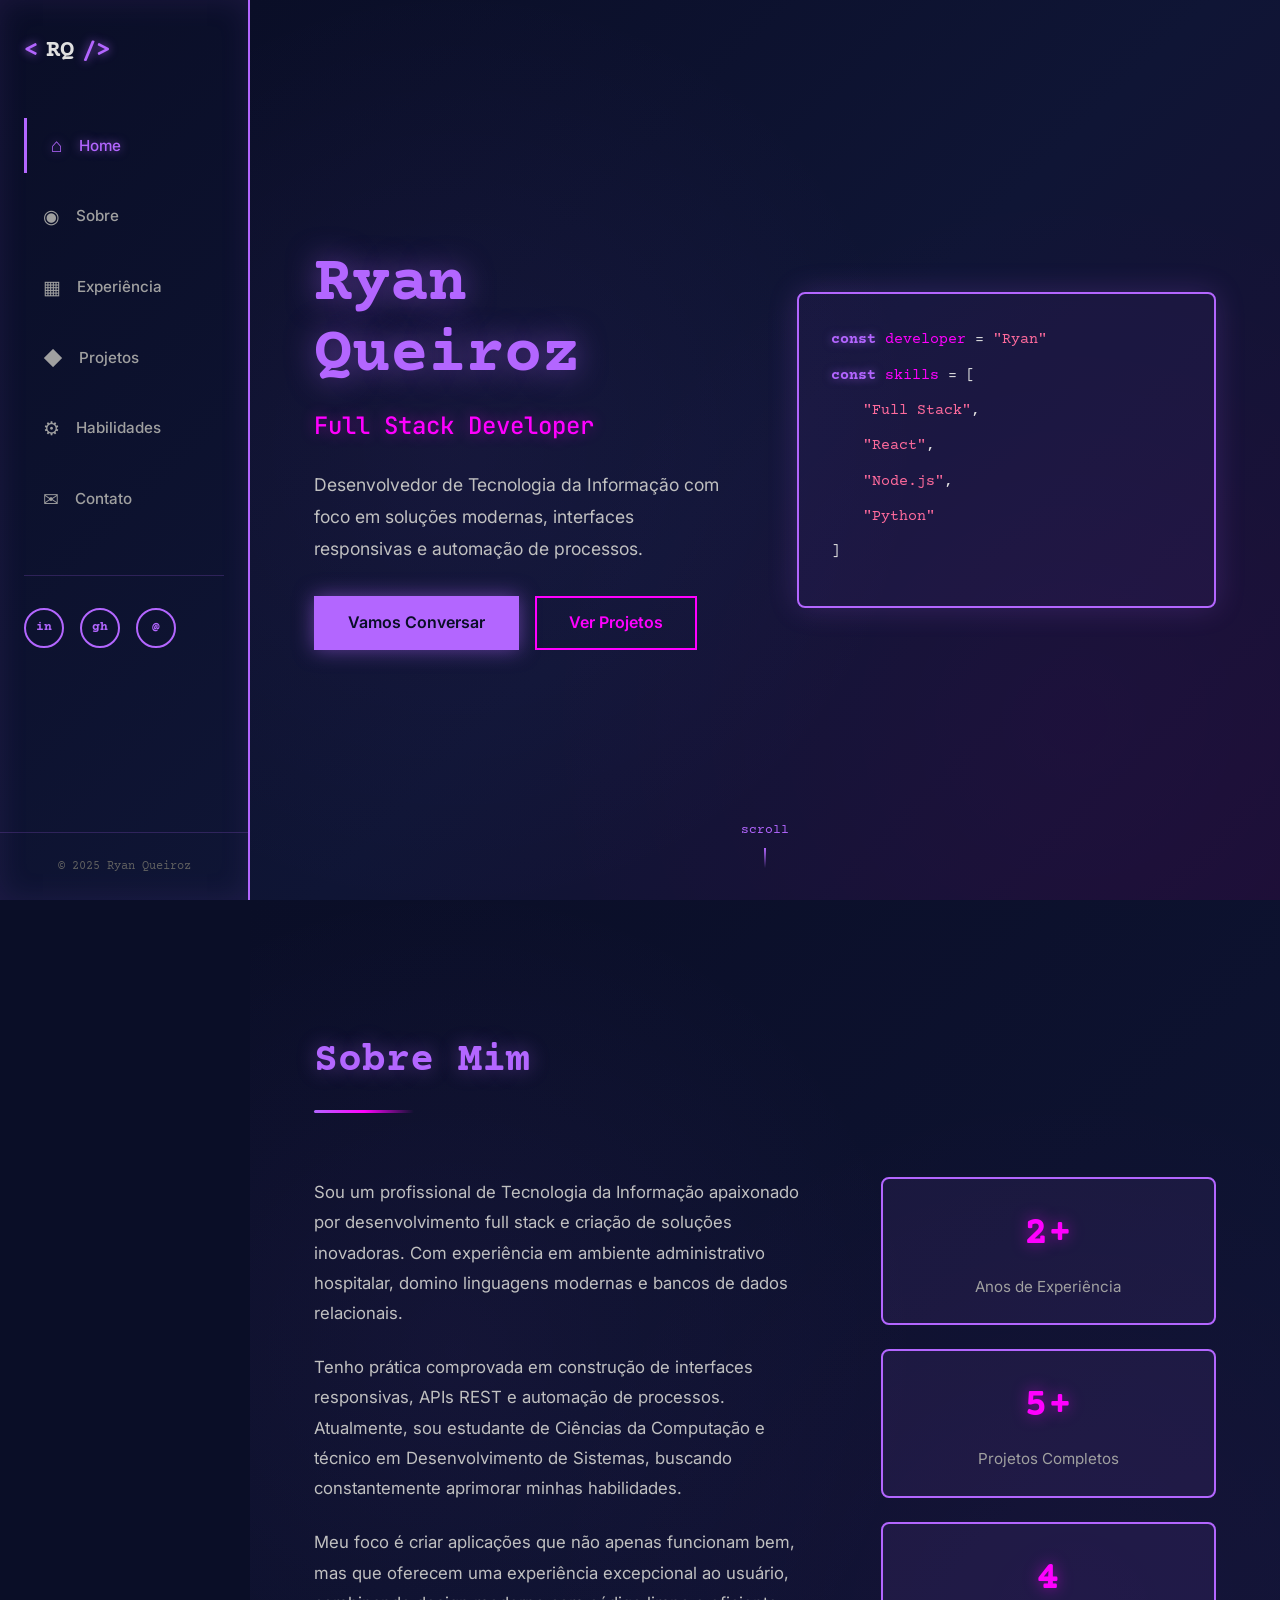
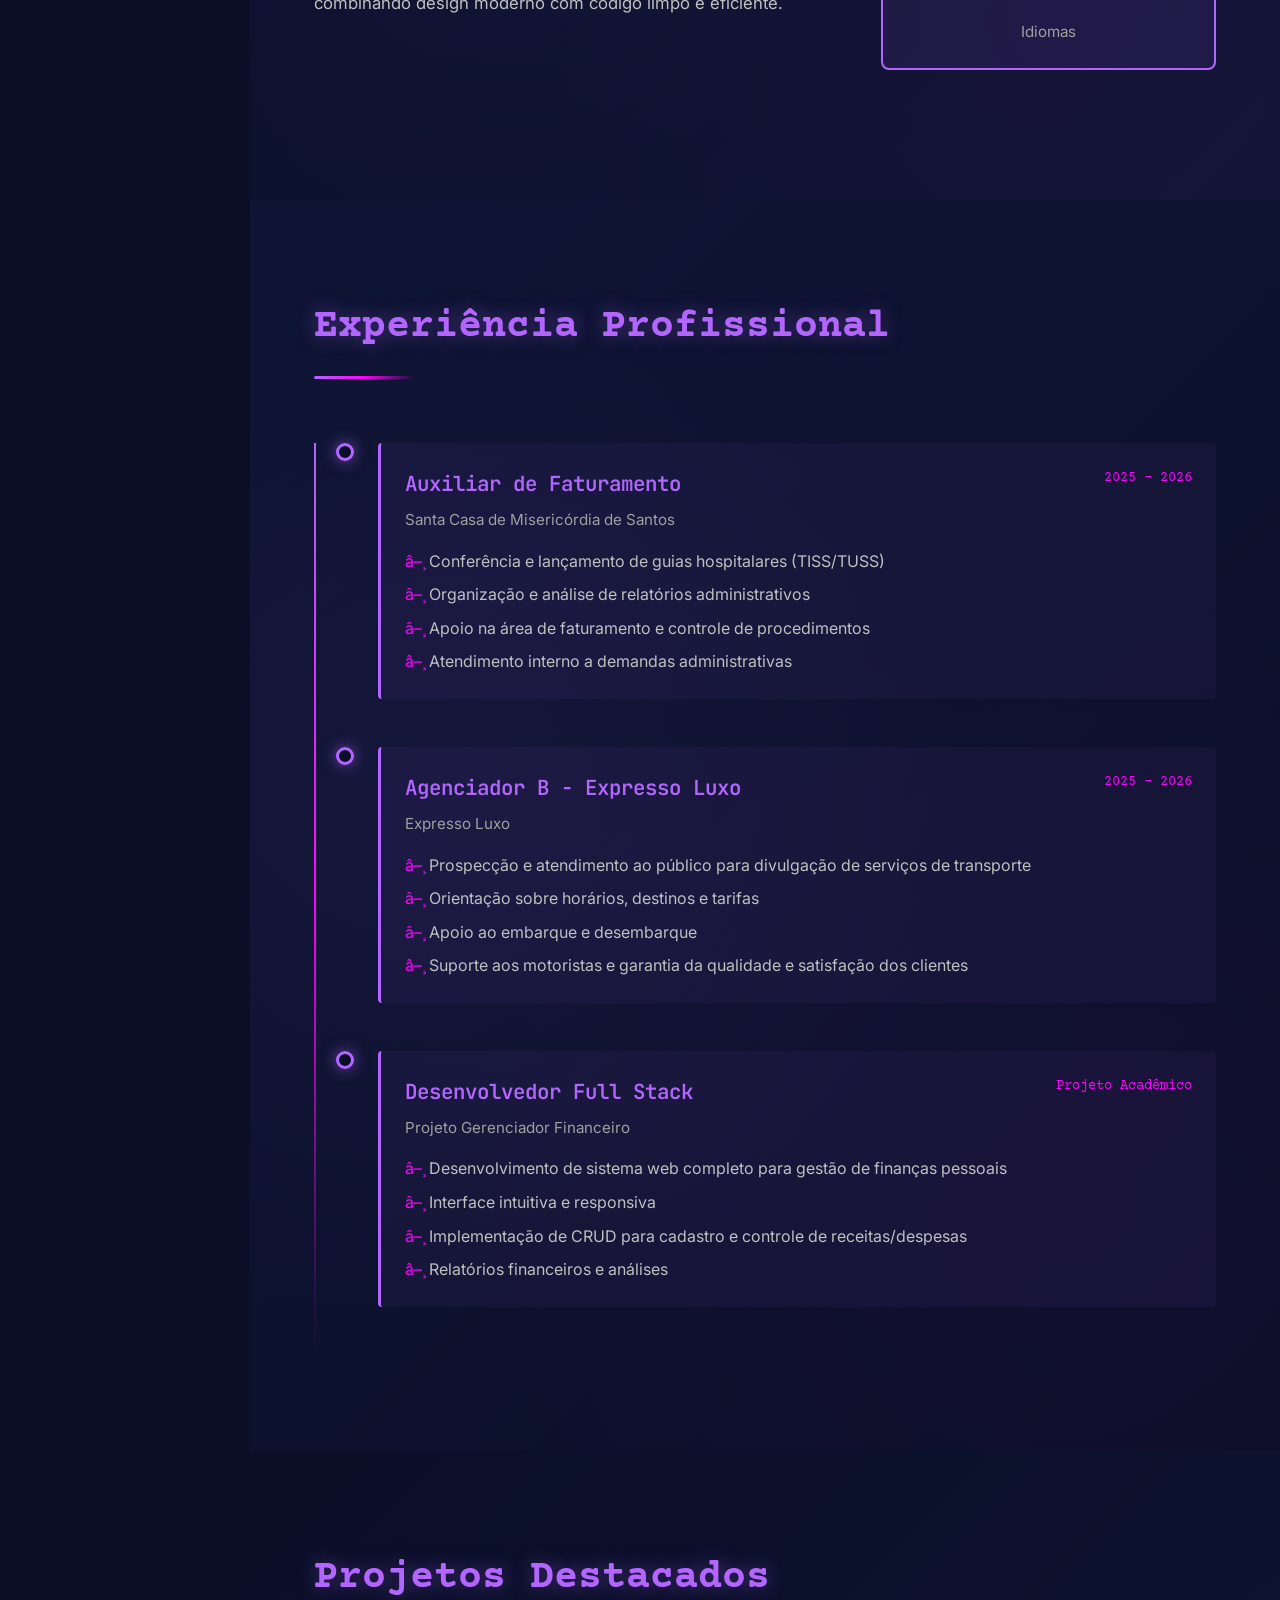
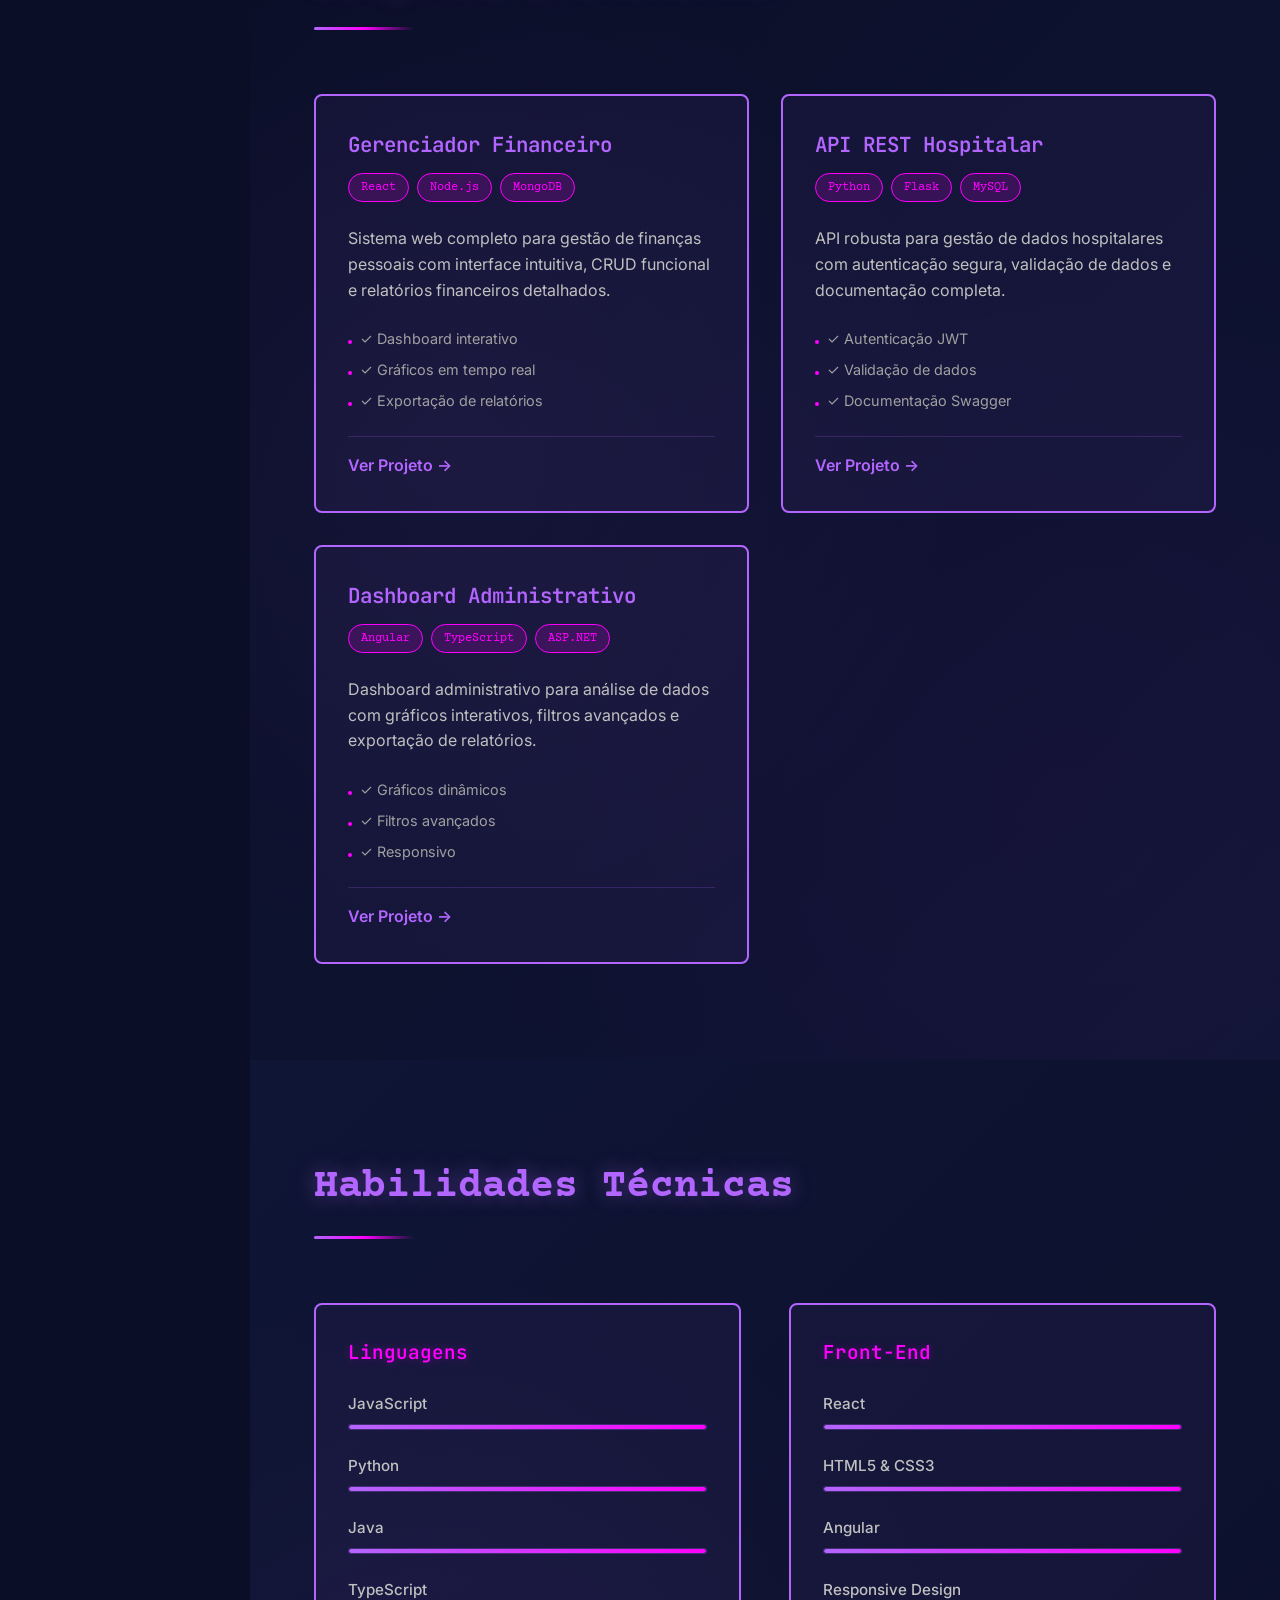
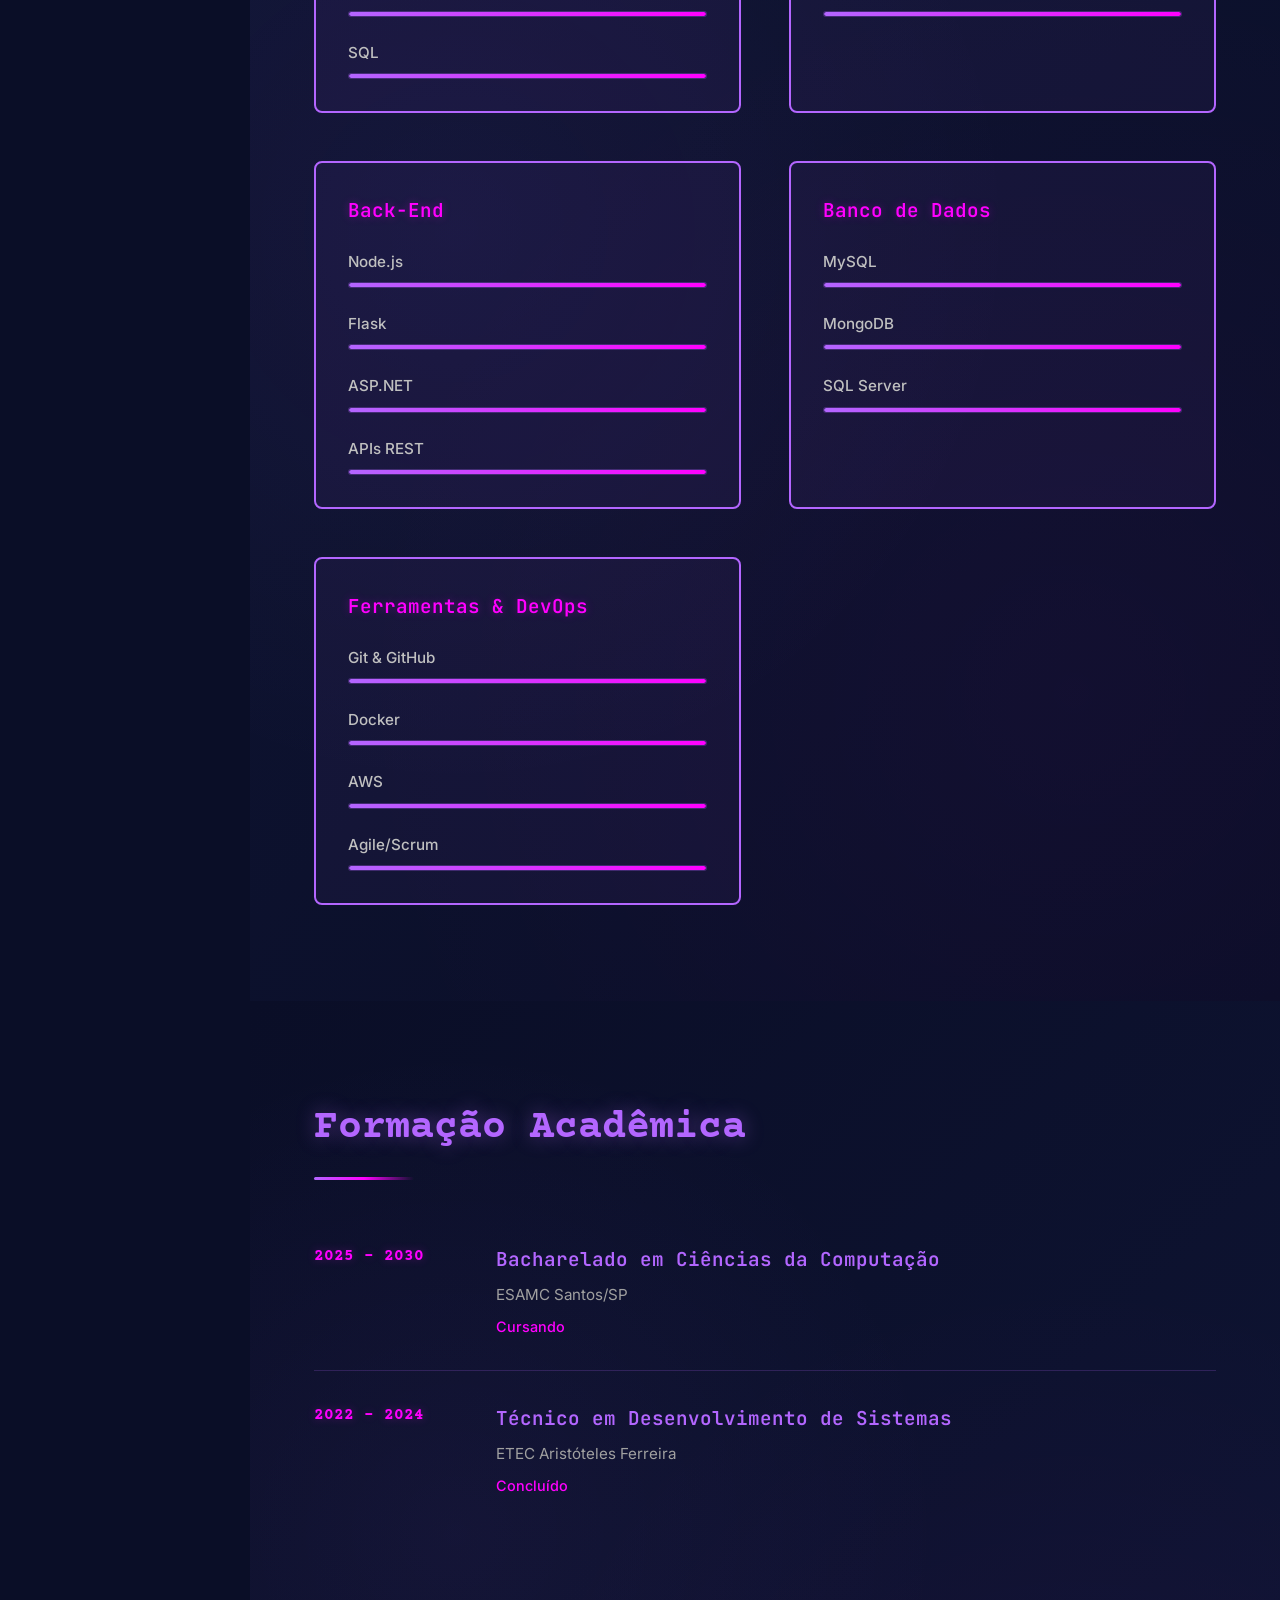
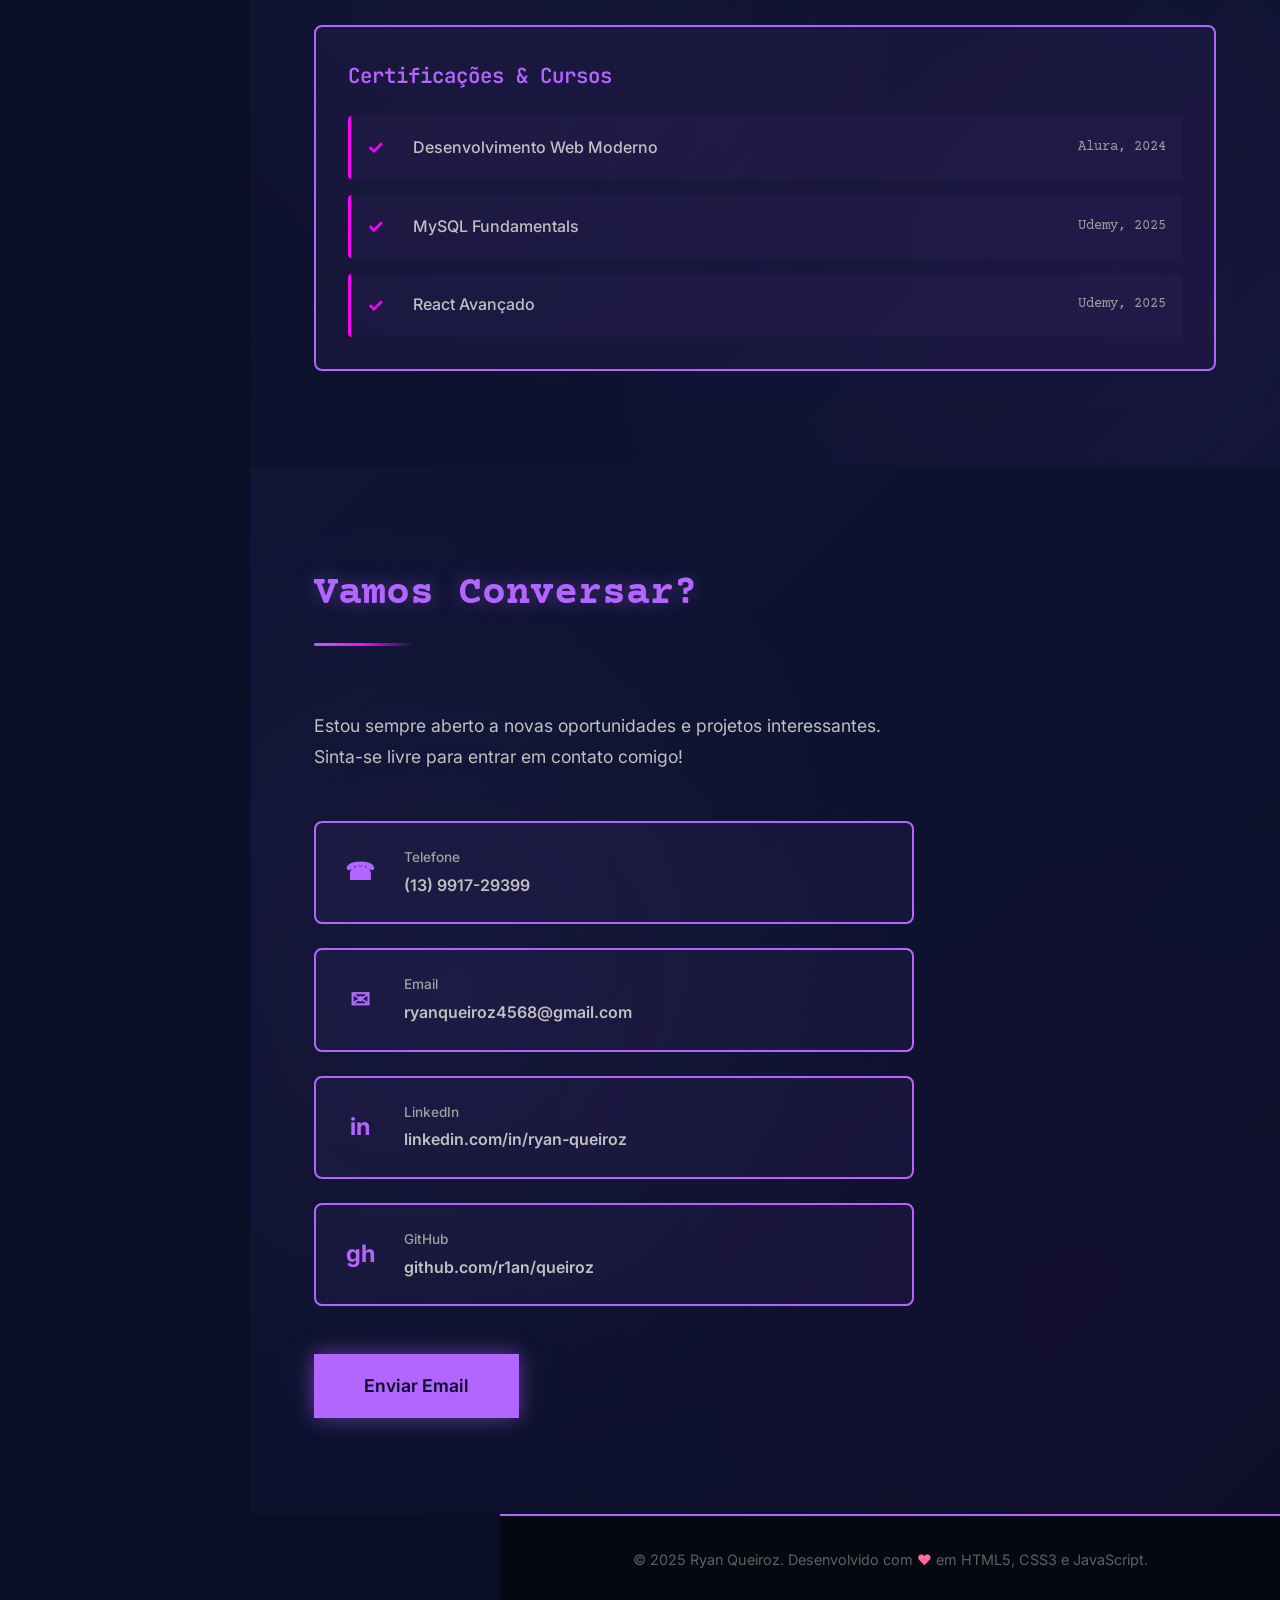
==== index.html @ b7947dde "Initial commit" ====
<!DOCTYPE html>
<html lang="pt-BR">
<head>
    <meta charset="UTF-8">
    <meta name="viewport" content="width=device-width, initial-scale=1.0">
    <meta name="description" content="Portfólio de Ryan Queiroz - Desenvolvedor Full Stack | Técnico em Desenvolvimento de Sistemas">
    <meta name="theme-color" content="#0a0e27">
    <title>Ryan Queiroz | Full Stack Developer</title>
    <link rel="preconnect" href="https://fonts.googleapis.com">
    <link rel="preconnect" href="https://fonts.gstatic.com" crossorigin>
    <link href="https://fonts.googleapis.com/css2?family=Courier+Prime:wght@400;700&family=JetBrains+Mono:wght@400;500;600&family=Inter:wght@300;400;500;600;700&display=swap" rel="stylesheet">
    <link rel="stylesheet" href="styles.css">
</head>
<body>
    <!-- Sidebar Navigation -->
    <aside class="sidebar">
        <div class="sidebar-content">
            <div class="logo">
                <span class="logo-bracket">&lt;</span>
                <span class="logo-text">RQ</span>
                <span class="logo-bracket">/&gt;</span>
            </div>
            
            <nav class="nav-menu">
                <a href="#home" class="nav-link active" data-section="home">
                    <span class="nav-icon">⌂</span>
                    <span class="nav-text">Home</span>
                </a>
                <a href="#about" class="nav-link" data-section="about">
                    <span class="nav-icon">◉</span>
                    <span class="nav-text">Sobre</span>
                </a>
                <a href="#experience" class="nav-link" data-section="experience">
                    <span class="nav-icon">▦</span>
                    <span class="nav-text">Experiência</span>
                </a>
                <a href="#projects" class="nav-link" data-section="projects">
                    <span class="nav-icon">◆</span>
                    <span class="nav-text">Projetos</span>
                </a>
                <a href="#skills" class="nav-link" data-section="skills">
                    <span class="nav-icon">⚙</span>
                    <span class="nav-text">Habilidades</span>
                </a>
                <a href="#contact" class="nav-link" data-section="contact">
                    <span class="nav-icon">✉</span>
                    <span class="nav-text">Contato</span>
                </a>
            </nav>

            <div class="social-links">
                <a href="https://www.linkedin.com/in/ryan-queiroz/" target="_blank" class="social-link" title="LinkedIn">
                    <span>in</span>
                </a>
                <a href="https://github.com/r1an/queiroz" target="_blank" class="social-link" title="GitHub">
                    <span>gh</span>
                </a>
                <a href="mailto:ryanqueiroz4568@gmail.com" class="social-link" title="Email">
                    <span>@</span>
                </a>
            </div>
        </div>

        <div class="sidebar-footer">
            <p class="footer-text">© 2025 Ryan Queiroz</p>
        </div>
    </aside>

    <!-- Main Content -->
    <main class="main-content">
        <!-- Hero Section -->
        <section id="home" class="section hero-section">
            <div class="hero-content">
                <div class="hero-text">
                    <h1 class="hero-title">
                        <span class="typing-text">Ryan Queiroz</span>
                    </h1>
                    <p class="hero-subtitle">Full Stack Developer</p>
                    <p class="hero-description">
                        Desenvolvedor de Tecnologia da Informação com foco em soluções modernas, 
                        interfaces responsivas e automação de processos.
                    </p>
                    <div class="hero-cta">
                        <a href="#contact" class="btn btn-primary">Vamos Conversar</a>
                        <a href="#projects" class="btn btn-secondary">Ver Projetos</a>
                    </div>
                </div>
                <div class="hero-visual">
                    <div class="code-block">
                        <div class="code-line">
                            <span class="code-keyword">const</span> 
                            <span class="code-var">developer</span> 
                            <span class="code-operator">=</span> 
                            <span class="code-string">"Ryan"</span>
                        </div>
                        <div class="code-line">
                            <span class="code-keyword">const</span> 
                            <span class="code-var">skills</span> 
                            <span class="code-operator">=</span> 
                            <span class="code-bracket">[</span>
                        </div>
                        <div class="code-line indent-1">
                            <span class="code-string">"Full Stack"</span>,
                        </div>
                        <div class="code-line indent-1">
                            <span class="code-string">"React"</span>,
                        </div>
                        <div class="code-line indent-1">
                            <span class="code-string">"Node.js"</span>,
                        </div>
                        <div class="code-line indent-1">
                            <span class="code-string">"Python"</span>
                        </div>
                        <div class="code-line">
                            <span class="code-bracket">]</span>
                        </div>
                    </div>
                </div>
            </div>
            <div class="scroll-indicator">
                <span>scroll</span>
                <div class="scroll-arrow"></div>
            </div>
        </section>

        <!-- About Section -->
        <section id="about" class="section about-section">
            <div class="section-header">
                <h2 class="section-title">Sobre Mim</h2>
                <div class="title-underline"></div>
            </div>
            
            <div class="about-content">
                <div class="about-text">
                    <p>
                        Sou um profissional de Tecnologia da Informação apaixonado por desenvolvimento full stack 
                        e criação de soluções inovadoras. Com experiência em ambiente administrativo hospitalar, 
                        domino linguagens modernas e bancos de dados relacionais.
                    </p>
                    <p>
                        Tenho prática comprovada em construção de interfaces responsivas, APIs REST e automação 
                        de processos. Atualmente, sou estudante de Ciências da Computação e técnico em Desenvolvimento 
                        de Sistemas, buscando constantemente aprimorar minhas habilidades.
                    </p>
                    <p>
                        Meu foco é criar aplicações que não apenas funcionam bem, mas que oferecem uma experiência 
                        excepcional ao usuário, combinando design moderno com código limpo e eficiente.
                    </p>
                </div>

                <div class="about-stats">
                    <div class="stat-card">
                        <div class="stat-number">2+</div>
                        <div class="stat-label">Anos de Experiência</div>
                    </div>
                    <div class="stat-card">
                        <div class="stat-number">5+</div>
                        <div class="stat-label">Projetos Completos</div>
                    </div>
                    <div class="stat-card">
                        <div class="stat-number">4</div>
                        <div class="stat-label">Idiomas</div>
                    </div>
                </div>
            </div>
        </section>

        <!-- Experience Section -->
        <section id="experience" class="section experience-section">
            <div class="section-header">
                <h2 class="section-title">Experiência Profissional</h2>
                <div class="title-underline"></div>
            </div>

            <div class="timeline">
                <div class="timeline-item">
                    <div class="timeline-marker"></div>
                    <div class="timeline-content">
                        <div class="timeline-header">
                            <h3 class="timeline-title">Auxiliar de Faturamento</h3>
                            <span class="timeline-date">2025 - 2026</span>
                        </div>
                        <p class="timeline-company">Santa Casa de Misericórdia de Santos</p>
                        <ul class="timeline-list">
                            <li>Conferência e lançamento de guias hospitalares (TISS/TUSS)</li>
                            <li>Organização e análise de relatórios administrativos</li>
                            <li>Apoio na área de faturamento e controle de procedimentos</li>
                            <li>Atendimento interno a demandas administrativas</li>
                        </ul>
                    </div>
                </div>

                <div class="timeline-item">
                    <div class="timeline-marker"></div>
                    <div class="timeline-content">
                        <div class="timeline-header">
                            <h3 class="timeline-title">Agenciador B - Expresso Luxo</h3>
                            <span class="timeline-date">2025 - 2026</span>
                        </div>
                        <p class="timeline-company">Expresso Luxo</p>
                        <ul class="timeline-list">
                            <li>Prospecção e atendimento ao público para divulgação de serviços de transporte</li>
                            <li>Orientação sobre horários, destinos e tarifas</li>
                            <li>Apoio ao embarque e desembarque</li>
                            <li>Suporte aos motoristas e garantia da qualidade e satisfação dos clientes</li>
                        </ul>
                    </div>
                </div>

                <div class="timeline-item">
                    <div class="timeline-marker"></div>
                    <div class="timeline-content">
                        <div class="timeline-header">
                            <h3 class="timeline-title">Desenvolvedor Full Stack</h3>
                            <span class="timeline-date">Projeto Acadêmico</span>
                        </div>
                        <p class="timeline-company">Projeto Gerenciador Financeiro</p>
                        <ul class="timeline-list">
                            <li>Desenvolvimento de sistema web completo para gestão de finanças pessoais</li>
                            <li>Interface intuitiva e responsiva</li>
                            <li>Implementação de CRUD para cadastro e controle de receitas/despesas</li>
                            <li>Relatórios financeiros e análises</li>
                        </ul>
                    </div>
                </div>
            </div>
        </section>

        <!-- Projects Section -->
        <section id="projects" class="section projects-section">
            <div class="section-header">
                <h2 class="section-title">Projetos Destacados</h2>
                <div class="title-underline"></div>
            </div>

            <div class="projects-grid">
                <div class="project-card">
                    <div class="project-header">
                        <h3 class="project-title">Gerenciador Financeiro</h3>
                        <div class="project-tags">
                            <span class="tag">React</span>
                            <span class="tag">Node.js</span>
                            <span class="tag">MongoDB</span>
                        </div>
                    </div>
                    <p class="project-description">
                        Sistema web completo para gestão de finanças pessoais com interface intuitiva, 
                        CRUD funcional e relatórios financeiros detalhados.
                    </p>
                    <div class="project-features">
                        <span class="feature">✓ Dashboard interativo</span>
                        <span class="feature">✓ Gráficos em tempo real</span>
                        <span class="feature">✓ Exportação de relatórios</span>
                    </div>
                    <div class="project-footer">
                        <a href="#" class="project-link">Ver Projeto →</a>
                    </div>
                </div>

                <div class="project-card">
                    <div class="project-header">
                        <h3 class="project-title">API REST Hospitalar</h3>
                        <div class="project-tags">
                            <span class="tag">Python</span>
                            <span class="tag">Flask</span>
                            <span class="tag">MySQL</span>
                        </div>
                    </div>
                    <p class="project-description">
                        API robusta para gestão de dados hospitalares com autenticação segura, 
                        validação de dados e documentação completa.
                    </p>
                    <div class="project-features">
                        <span class="feature">✓ Autenticação JWT</span>
                        <span class="feature">✓ Validação de dados</span>
                        <span class="feature">✓ Documentação Swagger</span>
                    </div>
                    <div class="project-footer">
                        <a href="#" class="project-link">Ver Projeto →</a>
                    </div>
                </div>

                <div class="project-card">
                    <div class="project-header">
                        <h3 class="project-title">Dashboard Administrativo</h3>
                        <div class="project-tags">
                            <span class="tag">Angular</span>
                            <span class="tag">TypeScript</span>
                            <span class="tag">ASP.NET</span>
                        </div>
                    </div>
                    <p class="project-description">
                        Dashboard administrativo para análise de dados com gráficos interativos, 
                        filtros avançados e exportação de relatórios.
                    </p>
                    <div class="project-features">
                        <span class="feature">✓ Gráficos dinâmicos</span>
                        <span class="feature">✓ Filtros avançados</span>
                        <span class="feature">✓ Responsivo</span>
                    </div>
                    <div class="project-footer">
                        <a href="#" class="project-link">Ver Projeto →</a>
                    </div>
                </div>
            </div>
        </section>

        <!-- Skills Section -->
        <section id="skills" class="section skills-section">
            <div class="section-header">
                <h2 class="section-title">Habilidades Técnicas</h2>
                <div class="title-underline"></div>
            </div>

            <div class="skills-container">
                <div class="skill-category">
                    <h3 class="skill-category-title">Linguagens</h3>
                    <div class="skill-list">
                        <div class="skill-item">
                            <span class="skill-name">JavaScript</span>
                            <div class="skill-bar">
                                <div class="skill-progress" style="width: 90%"></div>
                            </div>
                        </div>
                        <div class="skill-item">
                            <span class="skill-name">Python</span>
                            <div class="skill-bar">
                                <div class="skill-progress" style="width: 85%"></div>
                            </div>
                        </div>
                        <div class="skill-item">
                            <span class="skill-name">Java</span>
                            <div class="skill-bar">
                                <div class="skill-progress" style="width: 80%"></div>
                            </div>
                        </div>
                        <div class="skill-item">
                            <span class="skill-name">TypeScript</span>
                            <div class="skill-bar">
                                <div class="skill-progress" style="width: 85%"></div>
                            </div>
                        </div>
                        <div class="skill-item">
                            <span class="skill-name">SQL</span>
                            <div class="skill-bar">
                                <div class="skill-progress" style="width: 88%"></div>
                            </div>
                        </div>
                    </div>
                </div>

                <div class="skill-category">
                    <h3 class="skill-category-title">Front-End</h3>
                    <div class="skill-list">
                        <div class="skill-item">
                            <span class="skill-name">React</span>
                            <div class="skill-bar">
                                <div class="skill-progress" style="width: 90%"></div>
                            </div>
                        </div>
                        <div class="skill-item">
                            <span class="skill-name">HTML5 & CSS3</span>
                            <div class="skill-bar">
                                <div class="skill-progress" style="width: 95%"></div>
                            </div>
                        </div>
                        <div class="skill-item">
                            <span class="skill-name">Angular</span>
                            <div class="skill-bar">
                                <div class="skill-progress" style="width: 80%"></div>
                            </div>
                        </div>
                        <div class="skill-item">
                            <span class="skill-name">Responsive Design</span>
                            <div class="skill-bar">
                                <div class="skill-progress" style="width: 92%"></div>
                            </div>
                        </div>
                    </div>
                </div>

                <div class="skill-category">
                    <h3 class="skill-category-title">Back-End</h3>
                    <div class="skill-list">
                        <div class="skill-item">
                            <span class="skill-name">Node.js</span>
                            <div class="skill-bar">
                                <div class="skill-progress" style="width: 88%"></div>
                            </div>
                        </div>
                        <div class="skill-item">
                            <span class="skill-name">Flask</span>
                            <div class="skill-bar">
                                <div class="skill-progress" style="width: 85%"></div>
                            </div>
                        </div>
                        <div class="skill-item">
                            <span class="skill-name">ASP.NET</span>
                            <div class="skill-bar">
                                <div class="skill-progress" style="width: 78%"></div>
                            </div>
                        </div>
                        <div class="skill-item">
                            <span class="skill-name">APIs REST</span>
                            <div class="skill-bar">
                                <div class="skill-progress" style="width: 90%"></div>
                            </div>
                        </div>
                    </div>
                </div>

                <div class="skill-category">
                    <h3 class="skill-category-title">Banco de Dados</h3>
                    <div class="skill-list">
                        <div class="skill-item">
                            <span class="skill-name">MySQL</span>
                            <div class="skill-bar">
                                <div class="skill-progress" style="width: 88%"></div>
                            </div>
                        </div>
                        <div class="skill-item">
                            <span class="skill-name">MongoDB</span>
                            <div class="skill-bar">
                                <div class="skill-progress" style="width: 85%"></div>
                            </div>
                        </div>
                        <div class="skill-item">
                            <span class="skill-name">SQL Server</span>
                            <div class="skill-bar">
                                <div class="skill-progress" style="width: 80%"></div>
                            </div>
                        </div>
                    </div>
                </div>

                <div class="skill-category">
                    <h3 class="skill-category-title">Ferramentas & DevOps</h3>
                    <div class="skill-list">
                        <div class="skill-item">
                            <span class="skill-name">Git & GitHub</span>
                            <div class="skill-bar">
                                <div class="skill-progress" style="width: 92%"></div>
                            </div>
                        </div>
                        <div class="skill-item">
                            <span class="skill-name">Docker</span>
                            <div class="skill-bar">
                                <div class="skill-progress" style="width: 80%"></div>
                            </div>
                        </div>
                        <div class="skill-item">
                            <span class="skill-name">AWS</span>
                            <div class="skill-bar">
                                <div class="skill-progress" style="width: 75%"></div>
                            </div>
                        </div>
                        <div class="skill-item">
                            <span class="skill-name">Agile/Scrum</span>
                            <div class="skill-bar">
                                <div class="skill-progress" style="width: 85%"></div>
                            </div>
                        </div>
                    </div>
                </div>
            </div>
        </section>

        <!-- Education Section -->
        <section id="education" class="section education-section">
            <div class="section-header">
                <h2 class="section-title">Formação Acadêmica</h2>
                <div class="title-underline"></div>
            </div>

            <div class="education-timeline">
                <div class="education-item">
                    <div class="education-year">2025 - 2030</div>
                    <div class="education-content">
                        <h3 class="education-degree">Bacharelado em Ciências da Computação</h3>
                        <p class="education-institution">ESAMC Santos/SP</p>
                        <p class="education-status">Cursando</p>
                    </div>
                </div>

                <div class="education-item">
                    <div class="education-year">2022 - 2024</div>
                    <div class="education-content">
                        <h3 class="education-degree">Técnico em Desenvolvimento de Sistemas</h3>
                        <p class="education-institution">ETEC Aristóteles Ferreira</p>
                        <p class="education-status">Concluído</p>
                    </div>
                </div>
            </div>

            <div class="certifications">
                <h3 class="certifications-title">Certificações & Cursos</h3>
                <div class="certification-list">
                    <div class="certification-item">
                        <span class="cert-icon">✓</span>
                        <span class="cert-name">Desenvolvimento Web Moderno</span>
                        <span class="cert-issuer">Alura, 2024</span>
                    </div>
                    <div class="certification-item">
                        <span class="cert-icon">✓</span>
                        <span class="cert-name">MySQL Fundamentals</span>
                        <span class="cert-issuer">Udemy, 2025</span>
                    </div>
                    <div class="certification-item">
                        <span class="cert-icon">✓</span>
                        <span class="cert-name">React Avançado</span>
                        <span class="cert-issuer">Udemy, 2025</span>
                    </div>
                </div>
            </div>
        </section>

        <!-- Contact Section -->
        <section id="contact" class="section contact-section">
            <div class="section-header">
                <h2 class="section-title">Vamos Conversar?</h2>
                <div class="title-underline"></div>
            </div>

            <div class="contact-content">
                <p class="contact-description">
                    Estou sempre aberto a novas oportunidades e projetos interessantes. 
                    Sinta-se livre para entrar em contato comigo!
                </p>

                <div class="contact-methods">
                    <a href="tel:+5513991729399" class="contact-method">
                        <span class="contact-icon">☎</span>
                        <div class="contact-info">
                            <span class="contact-label">Telefone</span>
                            <span class="contact-value">(13) 9917-29399</span>
                        </div>
                    </a>

                    <a href="mailto:ryanqueiroz4568@gmail.com" class="contact-method">
                        <span class="contact-icon">✉</span>
                        <div class="contact-info">
                            <span class="contact-label">Email</span>
                            <span class="contact-value">ryanqueiroz4568@gmail.com</span>
                        </div>
                    </a>

                    <a href="https://www.linkedin.com/in/ryan-queiroz/" target="_blank" class="contact-method">
                        <span class="contact-icon">in</span>
                        <div class="contact-info">
                            <span class="contact-label">LinkedIn</span>
                            <span class="contact-value">linkedin.com/in/ryan-queiroz</span>
                        </div>
                    </a>

                    <a href="https://github.com/r1an/queiroz" target="_blank" class="contact-method">
                        <span class="contact-icon">gh</span>
                        <div class="contact-info">
                            <span class="contact-label">GitHub</span>
                            <span class="contact-value">github.com/r1an/queiroz</span>
                        </div>
                    </a>
                </div>

                <div class="contact-cta">
                    <a href="mailto:ryanqueiroz4568@gmail.com" class="btn btn-primary btn-large">
                        Enviar Email
                    </a>
                </div>
            </div>
        </section>

        <!-- Footer -->
        <footer class="footer">
            <p>&copy; 2025 Ryan Queiroz. Desenvolvido com <span class="heart">♥</span> em HTML5, CSS3 e JavaScript.</p>
        </footer>
    </main>

    <script src="script.js"></script>
</body>
</html>
---- styles.css ----
/* ============================================================================
   DESIGN SYSTEM: Minimalismo TÃ©cnico com Acentos Roxo
   
   Cores Principais:
   - Fundo: #0a0e27 (Preto profundo)
   - PrimÃ¡ria: #b366ff (Roxo vibrante)
   - SecundÃ¡ria: #ff00ff (Magenta neon)
   - Texto: #e0e0e0 (Cinza claro)
   
   Tipografia:
   - Display: Courier Prime (monoespacial)
   - Heading: JetBrains Mono
   - Body: Inter
   ============================================================================ */

/* ============================================================================
   RESET & BASE STYLES
   ============================================================================ */

* {
    margin: 0;
    padding: 0;
    box-sizing: border-box;
}

html {
    scroll-behavior: smooth;
}

body {
    font-family: 'Inter', sans-serif;
    background-color: #0a0e27;
    color: #e0e0e0;
    line-height: 1.6;
    overflow-x: hidden;
    --primary: #b366ff;
    --secondary: #ff00ff;
    --accent: #a855f7;
}

/* ============================================================================
   SIDEBAR NAVIGATION
   ============================================================================ */

.sidebar {
    position: fixed;
    left: 0;
    top: 0;
    width: 250px;
    height: 100vh;
    background: linear-gradient(135deg, #0a0e27 0%, #0f1535 100%);
    border-right: 2px solid #b366ff;
    border-right-color: #b366ff;
    box-shadow: inset 0 0 30px rgba(179, 102, 255, 0.1);
    display: flex;
    flex-direction: column;
    z-index: 1000;
    overflow-y: auto;
    overflow-x: hidden;
}

.sidebar-content {
    flex: 1;
    padding: 2rem 1.5rem;
}

.logo {
    font-family: 'Courier Prime', monospace;
    font-size: 1.5rem;
    font-weight: 700;
    margin-bottom: 3rem;
    display: flex;
    align-items: center;
    gap: 0.5rem;
    animation: glow-pulse 2s ease-in-out infinite;
}

.logo-bracket {
    color: #b366ff;
    text-shadow: 0 0 10px rgba(179, 102, 255, 0.8);
}

.logo-text {
    color: #e0e0e0;
}

.nav-menu {
    display: flex;
    flex-direction: column;
    gap: 1rem;
    margin-bottom: 3rem;
}

.nav-link {
    display: flex;
    align-items: center;
    gap: 1rem;
    padding: 0.75rem 1rem;
    color: #a0a0a0;
    text-decoration: none;
    font-size: 0.95rem;
    border-left: 3px solid transparent;
    transition: all 0.3s cubic-bezier(0.4, 0, 0.2, 1);
    position: relative;
}

.nav-link:hover,
.nav-link.active {
    color: #b366ff;
    border-left-color: #b366ff;
    padding-left: 1.5rem;
    text-shadow: 0 0 10px rgba(179, 102, 255, 0.6);
}

.nav-icon {
    font-size: 1.2rem;
    display: inline-flex;
    align-items: center;
    justify-content: center;
}

.nav-text {
    font-weight: 500;
}

.social-links {
    display: flex;
    gap: 1rem;
    margin-top: 2rem;
    padding-top: 2rem;
    border-top: 1px solid rgba(179, 102, 255, 0.2);
}

.social-link {
    width: 40px;
    height: 40px;
    display: flex;
    align-items: center;
    justify-content: center;
    border: 2px solid #b366ff;
    border-radius: 50%;
    color: #b366ff;
    text-decoration: none;
    font-family: 'Courier Prime', monospace;
    font-weight: 700;
    font-size: 0.8rem;
    transition: all 0.3s ease;
    cursor: pointer;
}

.social-link:hover {
    background-color: #b366ff;
    color: #0a0e27;
    box-shadow: 0 0 20px rgba(179, 102, 255, 0.8);
    transform: translateY(-3px);
}

.sidebar-footer {
    padding: 1.5rem;
    border-top: 1px solid rgba(179, 102, 255, 0.2);
    text-align: center;
}

.footer-text {
    font-size: 0.75rem;
    color: #606060;
    font-family: 'Courier Prime', monospace;
}

/* ============================================================================
   MAIN CONTENT
   ============================================================================ */

.main-content {
    margin-left: 250px;
    padding: 0;
}

.section {
    min-height: 100vh;
    padding: 6rem 4rem;
    display: flex;
    flex-direction: column;
    justify-content: center;
    position: relative;
    overflow: hidden;
}

.section::before {
    content: '';
    position: absolute;
    top: 0;
    left: 0;
    right: 0;
    bottom: 0;
    background: radial-gradient(circle at 20% 50%, rgba(179, 102, 255, 0.05) 0%, transparent 50%),
                radial-gradient(circle at 80% 80%, rgba(255, 0, 255, 0.03) 0%, transparent 50%);
    pointer-events: none;
}

/* ============================================================================
   HERO SECTION
   ============================================================================ */

.hero-section {
    background: linear-gradient(135deg, #0a0e27 0%, #0f1535 50%, #1a0f35 100%);
}

.hero-content {
    display: grid;
    grid-template-columns: 1fr 1fr;
    gap: 4rem;
    align-items: center;
    position: relative;
    z-index: 2;
}

.hero-text {
    animation: fadeInUp 0.8s ease-out;
}

.hero-title {
    font-family: 'Courier Prime', monospace;
    font-size: 4rem;
    font-weight: 700;
    margin-bottom: 1rem;
    line-height: 1.1;
    color: #b366ff;
    text-shadow: 0 0 30px rgba(179, 102, 255, 0.5);
}

.typing-text {
    display: inline-block;
    border-right: 3px solid #b366ff;
    animation: typing 3s steps(15, end) 1s 1 normal both,
              blink 0.75s step-end infinite;
}

.hero-subtitle {
    font-family: 'JetBrains Mono', monospace;
    font-size: 1.5rem;
    color: #ff00ff;
    margin-bottom: 1.5rem;
    font-weight: 500;
    text-shadow: 0 0 15px rgba(255, 0, 255, 0.4);
}

.hero-description {
    font-size: 1.1rem;
    color: #c0c0c0;
    margin-bottom: 2rem;
    line-height: 1.8;
    max-width: 500px;
}

.hero-cta {
    display: flex;
    gap: 1rem;
    flex-wrap: wrap;
}

.btn {
    padding: 0.75rem 2rem;
    border: 2px solid #b366ff;
    background: transparent;
    color: #b366ff;
    text-decoration: none;
    font-family: 'Inter', sans-serif;
    font-weight: 600;
    font-size: 1rem;
    cursor: pointer;
    transition: all 0.3s cubic-bezier(0.4, 0, 0.2, 1);
    position: relative;
    overflow: hidden;
    display: inline-flex;
    align-items: center;
    justify-content: center;
}

.btn::before {
    content: '';
    position: absolute;
    top: 0;
    left: -100%;
    width: 100%;
    height: 100%;
    background: #b366ff;
    transition: left 0.3s ease;
    z-index: -1;
}

.btn-primary {
    background: #b366ff;
    color: #0a0e27;
    box-shadow: 0 0 20px rgba(179, 102, 255, 0.5);
}

.btn-primary:hover {
    box-shadow: 0 0 40px rgba(179, 102, 255, 0.8);
    transform: translateY(-2px);
}

.btn-secondary {
    border-color: #ff00ff;
    color: #ff00ff;
}

.btn-secondary::before {
    background: #ff00ff;
}

.btn-secondary:hover {
    color: #0a0e27;
    box-shadow: 0 0 30px rgba(255, 0, 255, 0.6);
    transform: translateY(-2px);
}

.btn-large {
    padding: 1rem 3rem;
    font-size: 1.1rem;
}

.hero-visual {
    animation: fadeInRight 0.8s ease-out 0.2s both;
}

.code-block {
    background: rgba(179, 102, 255, 0.05);
    border: 2px solid #b366ff;
    border-radius: 8px;
    padding: 2rem;
    font-family: 'Courier Prime', monospace;
    font-size: 0.95rem;
    line-height: 1.8;
    overflow-x: auto;
    box-shadow: 0 0 30px rgba(179, 102, 255, 0.2);
}

.code-line {
    color: #e0e0e0;
    margin-bottom: 0.5rem;
    animation: fadeIn 0.5s ease-out forwards;
}

.code-line:nth-child(1) { animation-delay: 0.1s; }
.code-line:nth-child(2) { animation-delay: 0.2s; }
.code-line:nth-child(3) { animation-delay: 0.3s; }
.code-line:nth-child(4) { animation-delay: 0.4s; }
.code-line:nth-child(5) { animation-delay: 0.5s; }
.code-line:nth-child(6) { animation-delay: 0.6s; }
.code-line:nth-child(7) { animation-delay: 0.7s; }

.indent-1 {
    margin-left: 2rem;
}

.code-keyword {
    color: #b366ff;
    font-weight: 700;
    text-shadow: 0 0 10px rgba(179, 102, 255, 0.6);
}

.code-var {
    color: #ff00ff;
}

.code-operator {
    color: #e0e0e0;
}

.code-string {
    color: #ff6b9d;
}

.code-bracket {
    color: #e0e0e0;
}

.scroll-indicator {
    position: absolute;
    bottom: 2rem;
    left: 50%;
    transform: translateX(-50%);
    display: flex;
    flex-direction: column;
    align-items: center;
    gap: 0.5rem;
    color: #b366ff;
    font-family: 'Courier Prime', monospace;
    font-size: 0.8rem;
    animation: bounce 2s ease-in-out infinite;
}

.scroll-arrow {
    width: 2px;
    height: 20px;
    background: linear-gradient(to bottom, #b366ff, transparent);
    animation: scrollDown 1.5s ease-in-out infinite;
}

/* ============================================================================
   SECTION HEADERS
   ============================================================================ */

.section-header {
    margin-bottom: 4rem;
    position: relative;
    z-index: 2;
}

.section-title {
    font-family: 'Courier Prime', monospace;
    font-size: 2.5rem;
    font-weight: 700;
    color: #b366ff;
    margin-bottom: 1rem;
    text-shadow: 0 0 20px rgba(179, 102, 255, 0.4);
}

.title-underline {
    width: 100px;
    height: 3px;
    background: linear-gradient(90deg, #b366ff, #ff00ff, transparent);
    border-radius: 2px;
    animation: expandWidth 0.8s ease-out;
}

/* ============================================================================
   ABOUT SECTION
   ============================================================================ */

.about-section {
    background: linear-gradient(135deg, #0a0e27 0%, #0f1535 100%);
}

.about-content {
    display: grid;
    grid-template-columns: 1.5fr 1fr;
    gap: 4rem;
    align-items: start;
    position: relative;
    z-index: 2;
}

.about-text {
    display: flex;
    flex-direction: column;
    gap: 1.5rem;
}

.about-text p {
    font-size: 1.05rem;
    line-height: 1.8;
    color: #c0c0c0;
}

.about-stats {
    display: grid;
    grid-template-columns: 1fr;
    gap: 1.5rem;
}

.stat-card {
    background: rgba(179, 102, 255, 0.08);
    border: 2px solid #b366ff;
    border-radius: 8px;
    padding: 1.5rem;
    text-align: center;
    transition: all 0.3s ease;
    cursor: pointer;
}

.stat-card:hover {
    background: rgba(179, 102, 255, 0.15);
    transform: translateY(-5px);
    box-shadow: 0 0 30px rgba(179, 102, 255, 0.3);
}

.stat-number {
    font-family: 'Courier Prime', monospace;
    font-size: 2.5rem;
    font-weight: 700;
    color: #ff00ff;
    text-shadow: 0 0 15px rgba(255, 0, 255, 0.5);
}

.stat-label {
    font-size: 0.95rem;
    color: #a0a0a0;
    margin-top: 0.5rem;
}

/* ============================================================================
   EXPERIENCE SECTION
   ============================================================================ */

.experience-section {
    background: linear-gradient(135deg, #0f1535 0%, #0a0e27 100%);
}

.timeline {
    position: relative;
    z-index: 2;
    padding-left: 2rem;
}

.timeline::before {
    content: '';
    position: absolute;
    left: 0;
    top: 0;
    bottom: 0;
    width: 2px;
    background: linear-gradient(180deg, #b366ff, #ff00ff, transparent);
}

.timeline-item {
    position: relative;
    margin-bottom: 3rem;
    padding-left: 2rem;
    animation: fadeInLeft 0.6s ease-out forwards;
}

.timeline-item:nth-child(1) { animation-delay: 0.1s; }
.timeline-item:nth-child(2) { animation-delay: 0.2s; }
.timeline-item:nth-child(3) { animation-delay: 0.3s; }

.timeline-marker {
    position: absolute;
    left: -10px;
    top: 0;
    width: 18px;
    height: 18px;
    background: #0a0e27;
    border: 3px solid #b366ff;
    border-radius: 50%;
    box-shadow: 0 0 15px rgba(179, 102, 255, 0.6);
}

.timeline-content {
    background: rgba(179, 102, 255, 0.05);
    border-left: 3px solid #b366ff;
    padding: 1.5rem;
    border-radius: 4px;
}

.timeline-header {
    display: flex;
    justify-content: space-between;
    align-items: flex-start;
    margin-bottom: 0.5rem;
    flex-wrap: wrap;
    gap: 1rem;
}

.timeline-title {
    font-family: 'JetBrains Mono', monospace;
    font-size: 1.3rem;
    font-weight: 600;
    color: #b366ff;
}

.timeline-date {
    font-family: 'Courier Prime', monospace;
    font-size: 0.9rem;
    color: #ff00ff;
}

.timeline-company {
    font-size: 0.95rem;
    color: #a0a0a0;
    margin-bottom: 1rem;
}

.timeline-list {
    list-style: none;
    display: flex;
    flex-direction: column;
    gap: 0.5rem;
}

.timeline-list li {
    color: #c0c0c0;
    padding-left: 1.5rem;
    position: relative;
}

.timeline-list li::before {
    content: 'â–¸';
    position: absolute;
    left: 0;
    color: #ff00ff;
}

/* ============================================================================
   PROJECTS SECTION
   ============================================================================ */

.projects-section {
    background: linear-gradient(135deg, #0a0e27 0%, #0f1535 100%);
}

.projects-grid {
    display: grid;
    grid-template-columns: repeat(auto-fit, minmax(320px, 1fr));
    gap: 2rem;
    position: relative;
    z-index: 2;
}

.project-card {
    background: rgba(179, 102, 255, 0.05);
    border: 2px solid #b366ff;
    border-radius: 8px;
    padding: 2rem;
    transition: all 0.3s cubic-bezier(0.4, 0, 0.2, 1);
    position: relative;
    overflow: hidden;
}

.project-card::before {
    content: '';
    position: absolute;
    top: 0;
    left: -100%;
    width: 100%;
    height: 100%;
    background: linear-gradient(90deg, transparent, rgba(179, 102, 255, 0.1), transparent);
    transition: left 0.5s ease;
}

.project-card:hover {
    transform: translateY(-10px);
    box-shadow: 0 0 40px rgba(179, 102, 255, 0.4);
    border-color: #ff00ff;
}

.project-card:hover::before {
    left: 100%;
}

.project-header {
    margin-bottom: 1.5rem;
}

.project-title {
    font-family: 'JetBrains Mono', monospace;
    font-size: 1.3rem;
    font-weight: 600;
    color: #b366ff;
    margin-bottom: 0.75rem;
}

.project-tags {
    display: flex;
    gap: 0.5rem;
    flex-wrap: wrap;
}

.tag {
    font-family: 'Courier Prime', monospace;
    font-size: 0.75rem;
    background: rgba(255, 0, 255, 0.15);
    color: #ff00ff;
    padding: 0.25rem 0.75rem;
    border-radius: 20px;
    border: 1px solid #ff00ff;
}

.project-description {
    color: #c0c0c0;
    margin-bottom: 1.5rem;
    line-height: 1.6;
}

.project-features {
    display: flex;
    flex-direction: column;
    gap: 0.5rem;
    margin-bottom: 1.5rem;
}

.feature {
    font-size: 0.9rem;
    color: #a0a0a0;
}

.feature::before {
    content: '';
    display: inline-block;
    width: 4px;
    height: 4px;
    background: #ff00ff;
    border-radius: 50%;
    margin-right: 0.5rem;
}

.project-footer {
    border-top: 1px solid rgba(179, 102, 255, 0.2);
    padding-top: 1rem;
}

.project-link {
    color: #b366ff;
    text-decoration: none;
    font-weight: 600;
    transition: all 0.3s ease;
    display: inline-block;
}

.project-link:hover {
    color: #ff00ff;
    transform: translateX(5px);
}

/* ============================================================================
   SKILLS SECTION
   ============================================================================ */

.skills-section {
    background: linear-gradient(135deg, #0f1535 0%, #0a0e27 100%);
}

.skills-container {
    display: grid;
    grid-template-columns: repeat(auto-fit, minmax(300px, 1fr));
    gap: 3rem;
    position: relative;
    z-index: 2;
}

.skill-category {
    background: rgba(179, 102, 255, 0.05);
    border: 2px solid #b366ff;
    border-radius: 8px;
    padding: 2rem;
    animation: fadeIn 0.6s ease-out forwards;
}

.skill-category:nth-child(1) { animation-delay: 0.1s; }
.skill-category:nth-child(2) { animation-delay: 0.2s; }
.skill-category:nth-child(3) { animation-delay: 0.3s; }
.skill-category:nth-child(4) { animation-delay: 0.4s; }
.skill-category:nth-child(5) { animation-delay: 0.5s; }

.skill-category-title {
    font-family: 'JetBrains Mono', monospace;
    font-size: 1.2rem;
    font-weight: 600;
    color: #ff00ff;
    margin-bottom: 1.5rem;
    text-shadow: 0 0 10px rgba(255, 0, 255, 0.3);
}

.skill-list {
    display: flex;
    flex-direction: column;
    gap: 1.5rem;
}

.skill-item {
    display: flex;
    flex-direction: column;
    gap: 0.5rem;
}

.skill-name {
    font-size: 0.95rem;
    color: #c0c0c0;
    font-weight: 500;
}

.skill-bar {
    width: 100%;
    height: 6px;
    background: rgba(179, 102, 255, 0.1);
    border-radius: 3px;
    overflow: hidden;
    border: 1px solid rgba(179, 102, 255, 0.2);
}

.skill-progress {
    height: 100%;
    background: linear-gradient(90deg, #b366ff, #ff00ff);
    border-radius: 3px;
    animation: expandWidth 0.8s ease-out forwards;
    box-shadow: 0 0 10px rgba(179, 102, 255, 0.6);
}

/* ============================================================================
   EDUCATION SECTION
   ============================================================================ */

.education-section {
    background: linear-gradient(135deg, #0a0e27 0%, #0f1535 100%);
}

.education-timeline {
    margin-bottom: 4rem;
    position: relative;
    z-index: 2;
}

.education-item {
    display: grid;
    grid-template-columns: 150px 1fr;
    gap: 2rem;
    margin-bottom: 2rem;
    padding-bottom: 2rem;
    border-bottom: 1px solid rgba(179, 102, 255, 0.2);
    animation: fadeInUp 0.6s ease-out forwards;
}

.education-item:last-child {
    border-bottom: none;
}

.education-item:nth-child(1) { animation-delay: 0.1s; }
.education-item:nth-child(2) { animation-delay: 0.2s; }

.education-year {
    font-family: 'Courier Prime', monospace;
    font-size: 1rem;
    font-weight: 700;
    color: #ff00ff;
    text-shadow: 0 0 10px rgba(255, 0, 255, 0.3);
}

.education-content {
    display: flex;
    flex-direction: column;
    gap: 0.5rem;
}

.education-degree {
    font-family: 'JetBrains Mono', monospace;
    font-size: 1.2rem;
    font-weight: 600;
    color: #b366ff;
}

.education-institution {
    font-size: 0.95rem;
    color: #a0a0a0;
}

.education-status {
    font-size: 0.9rem;
    color: #ff00ff;
    font-weight: 500;
}

.certifications {
    background: rgba(179, 102, 255, 0.05);
    border: 2px solid #b366ff;
    border-radius: 8px;
    padding: 2rem;
    position: relative;
    z-index: 2;
}

.certifications-title {
    font-family: 'JetBrains Mono', monospace;
    font-size: 1.3rem;
    font-weight: 600;
    color: #b366ff;
    margin-bottom: 1.5rem;
}

.certification-list {
    display: flex;
    flex-direction: column;
    gap: 1rem;
}

.certification-item {
    display: grid;
    grid-template-columns: 30px 1fr 200px;
    gap: 1rem;
    align-items: center;
    padding: 1rem;
    background: rgba(179, 102, 255, 0.03);
    border-radius: 4px;
    border-left: 3px solid #ff00ff;
}

.cert-icon {
    color: #ff00ff;
    font-weight: 700;
    font-size: 1.2rem;
}

.cert-name {
    color: #c0c0c0;
    font-weight: 500;
}

.cert-issuer {
    font-family: 'Courier Prime', monospace;
    font-size: 0.85rem;
    color: #a0a0a0;
    text-align: right;
}

/* ============================================================================
   CONTACT SECTION
   ============================================================================ */

.contact-section {
    background: linear-gradient(135deg, #0f1535 0%, #0a0e27 100%);
}

.contact-content {
    max-width: 600px;
    position: relative;
    z-index: 2;
}

.contact-description {
    font-size: 1.1rem;
    color: #c0c0c0;
    margin-bottom: 3rem;
    line-height: 1.8;
}

.contact-methods {
    display: grid;
    grid-template-columns: 1fr;
    gap: 1.5rem;
    margin-bottom: 3rem;
}

.contact-method {
    display: flex;
    align-items: center;
    gap: 1.5rem;
    padding: 1.5rem;
    background: rgba(179, 102, 255, 0.05);
    border: 2px solid #b366ff;
    border-radius: 8px;
    text-decoration: none;
    transition: all 0.3s ease;
    color: inherit;
}

.contact-method:hover {
    background: rgba(179, 102, 255, 0.15);
    transform: translateX(10px);
    box-shadow: 0 0 30px rgba(179, 102, 255, 0.3);
}

.contact-icon {
    font-size: 1.5rem;
    color: #b366ff;
    min-width: 40px;
    text-align: center;
    font-weight: 700;
}

.contact-info {
    display: flex;
    flex-direction: column;
    gap: 0.25rem;
}

.contact-label {
    font-size: 0.85rem;
    color: #a0a0a0;
    font-weight: 500;
}

.contact-value {
    font-size: 1rem;
    color: #c0c0c0;
    font-weight: 600;
}

.contact-cta {
    display: flex;
    gap: 1rem;
}

/* ============================================================================
   FOOTER
   ============================================================================ */

.footer {
    background: #050810;
    border-top: 2px solid #b366ff;
    padding: 2rem 4rem;
    margin-left: 250px;
    text-align: center;
    color: #606060;
    font-size: 0.9rem;
    position: relative;
    z-index: 2;
}

.heart {
    color: #ff6b9d;
    animation: heartbeat 1.5s ease-in-out infinite;
}

/* ============================================================================
   ANIMATIONS
   ============================================================================ */

@keyframes typing {
    from {
        width: 0;
    }
    to {
        width: 100%;
    }
}

@keyframes blink {
    0%, 49% {
        border-right-color: #b366ff;
    }
    50%, 100% {
        border-right-color: transparent;
    }
}

@keyframes glow-pulse {
    0%, 100% {
        text-shadow: 0 0 10px rgba(179, 102, 255, 0.8);
    }
    50% {
        text-shadow: 0 0 20px rgba(179, 102, 255, 1);
    }
}

@keyframes fadeInUp {
    from {
        opacity: 0;
        transform: translateY(30px);
    }
    to {
        opacity: 1;
        transform: translateY(0);
    }
}

@keyframes fadeInRight {
    from {
        opacity: 0;
        transform: translateX(30px);
    }
    to {
        opacity: 1;
        transform: translateX(0);
    }
}

@keyframes fadeInLeft {
    from {
        opacity: 0;
        transform: translateX(-30px);
    }
    to {
        opacity: 1;
        transform: translateX(0);
    }
}

@keyframes fadeIn {
    from {
        opacity: 0;
    }
    to {
        opacity: 1;
    }
}

@keyframes bounce {
    0%, 100% {
        transform: translateX(-50%) translateY(0);
    }
    50% {
        transform: translateX(-50%) translateY(-10px);
    }
}

@keyframes scrollDown {
    0% {
        opacity: 1;
        transform: translateY(0);
    }
    100% {
        opacity: 0;
        transform: translateY(20px);
    }
}

@keyframes expandWidth {
    from {
        width: 0;
    }
    to {
        width: 100%;
    }
}

@keyframes heartbeat {
    0%, 100% {
        transform: scale(1);
    }
    50% {
        transform: scale(1.2);
    }
}

/* ============================================================================
   RESPONSIVE DESIGN
   ============================================================================ */

@media (max-width: 1024px) {
    .sidebar {
        width: 200px;
    }

    .main-content {
        margin-left: 200px;
    }

    .section {
        padding: 4rem 2rem;
    }

    .hero-content {
        grid-template-columns: 1fr;
        gap: 2rem;
    }

    .hero-title {
        font-size: 3rem;
    }

    .about-content {
        grid-template-columns: 1fr;
        gap: 2rem;
    }

    .footer {
        margin-left: 200px;
    }
}

@media (max-width: 768px) {
    .sidebar {
        width: 70px;
        padding: 1rem 0;
    }

    .sidebar-content {
        padding: 1rem 0.5rem;
    }

    .logo {
        margin-bottom: 2rem;
        font-size: 1.2rem;
    }

    .nav-text {
        display: none;
    }

    .nav-link {
        justify-content: center;
        padding: 0.75rem;
    }

    .nav-link:hover,
    .nav-link.active {
        padding-left: 0.75rem;
    }

    .main-content {
        margin-left: 70px;
    }

    .section {
        padding: 3rem 1.5rem;
        min-height: auto;
    }

    .hero-title {
        font-size: 2.5rem;
    }

    .hero-subtitle {
        font-size: 1.2rem;
    }

    .hero-description {
        font-size: 1rem;
    }

    .hero-cta {
        flex-direction: column;
    }

    .btn {
        width: 100%;
    }

    .section-title {
        font-size: 2rem;
    }

    .projects-grid {
        grid-template-columns: 1fr;
    }

    .skills-container {
        grid-template-columns: 1fr;
    }

    .about-stats {
        grid-template-columns: repeat(3, 1fr);
    }

    .education-item {
        grid-template-columns: 100px 1fr;
        gap: 1rem;
    }

    .certification-item {
        grid-template-columns: 30px 1fr;
    }

    .cert-issuer {
        display: none;
    }

    .footer {
        margin-left: 70px;
        padding: 1.5rem;
        font-size: 0.8rem;
    }
}

@media (max-width: 480px) {
    .sidebar {
        width: 60px;
    }

    .main-content {
        margin-left: 60px;
    }

    .section {
        padding: 2rem 1rem;
    }

    .hero-title {
        font-size: 2rem;
    }

    .hero-subtitle {
        font-size: 1rem;
    }

    .section-title {
        font-size: 1.5rem;
    }

    .code-block {
        padding: 1rem;
        font-size: 0.8rem;
    }

    .about-stats {
        grid-template-columns: 1fr;
    }

    .contact-method {
        flex-direction: column;
        text-align: center;
    }

    .footer {
        margin-left: 60px;
    }
}

/* ============================================================================
   SCROLLBAR STYLING
   ============================================================================ */

::-webkit-scrollbar {
    width: 10px;
}

::-webkit-scrollbar-track {
    background: #0a0e27;
}

::-webkit-scrollbar-thumb {
    background: #b366ff;
    border-radius: 5px;
}

::-webkit-scrollbar-thumb:hover {
    background: #ff00ff;
}

/* ============================================================================
   SELECTION
   ============================================================================ */

::selection {
    background: #b366ff;
    color: #0a0e27;
}

::-moz-selection {
    background: #b366ff;
    color: #0a0e27;
}
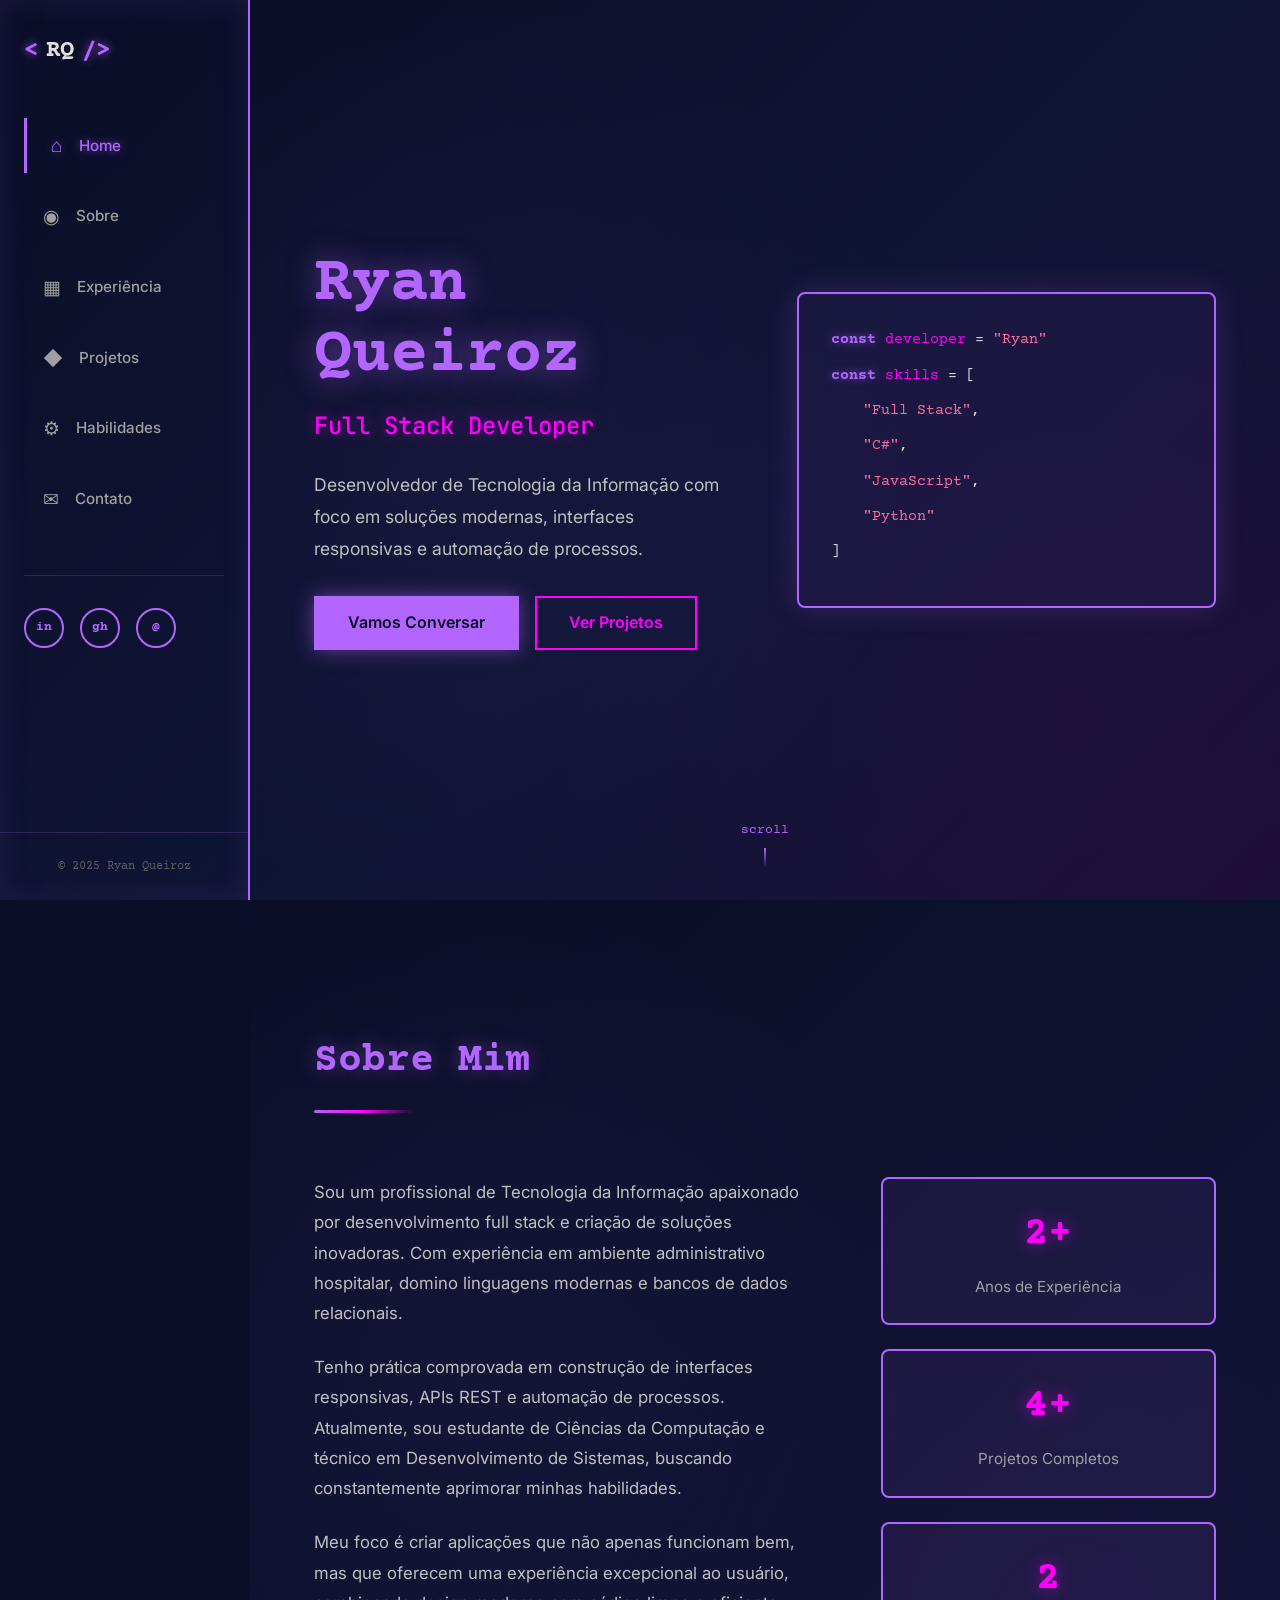
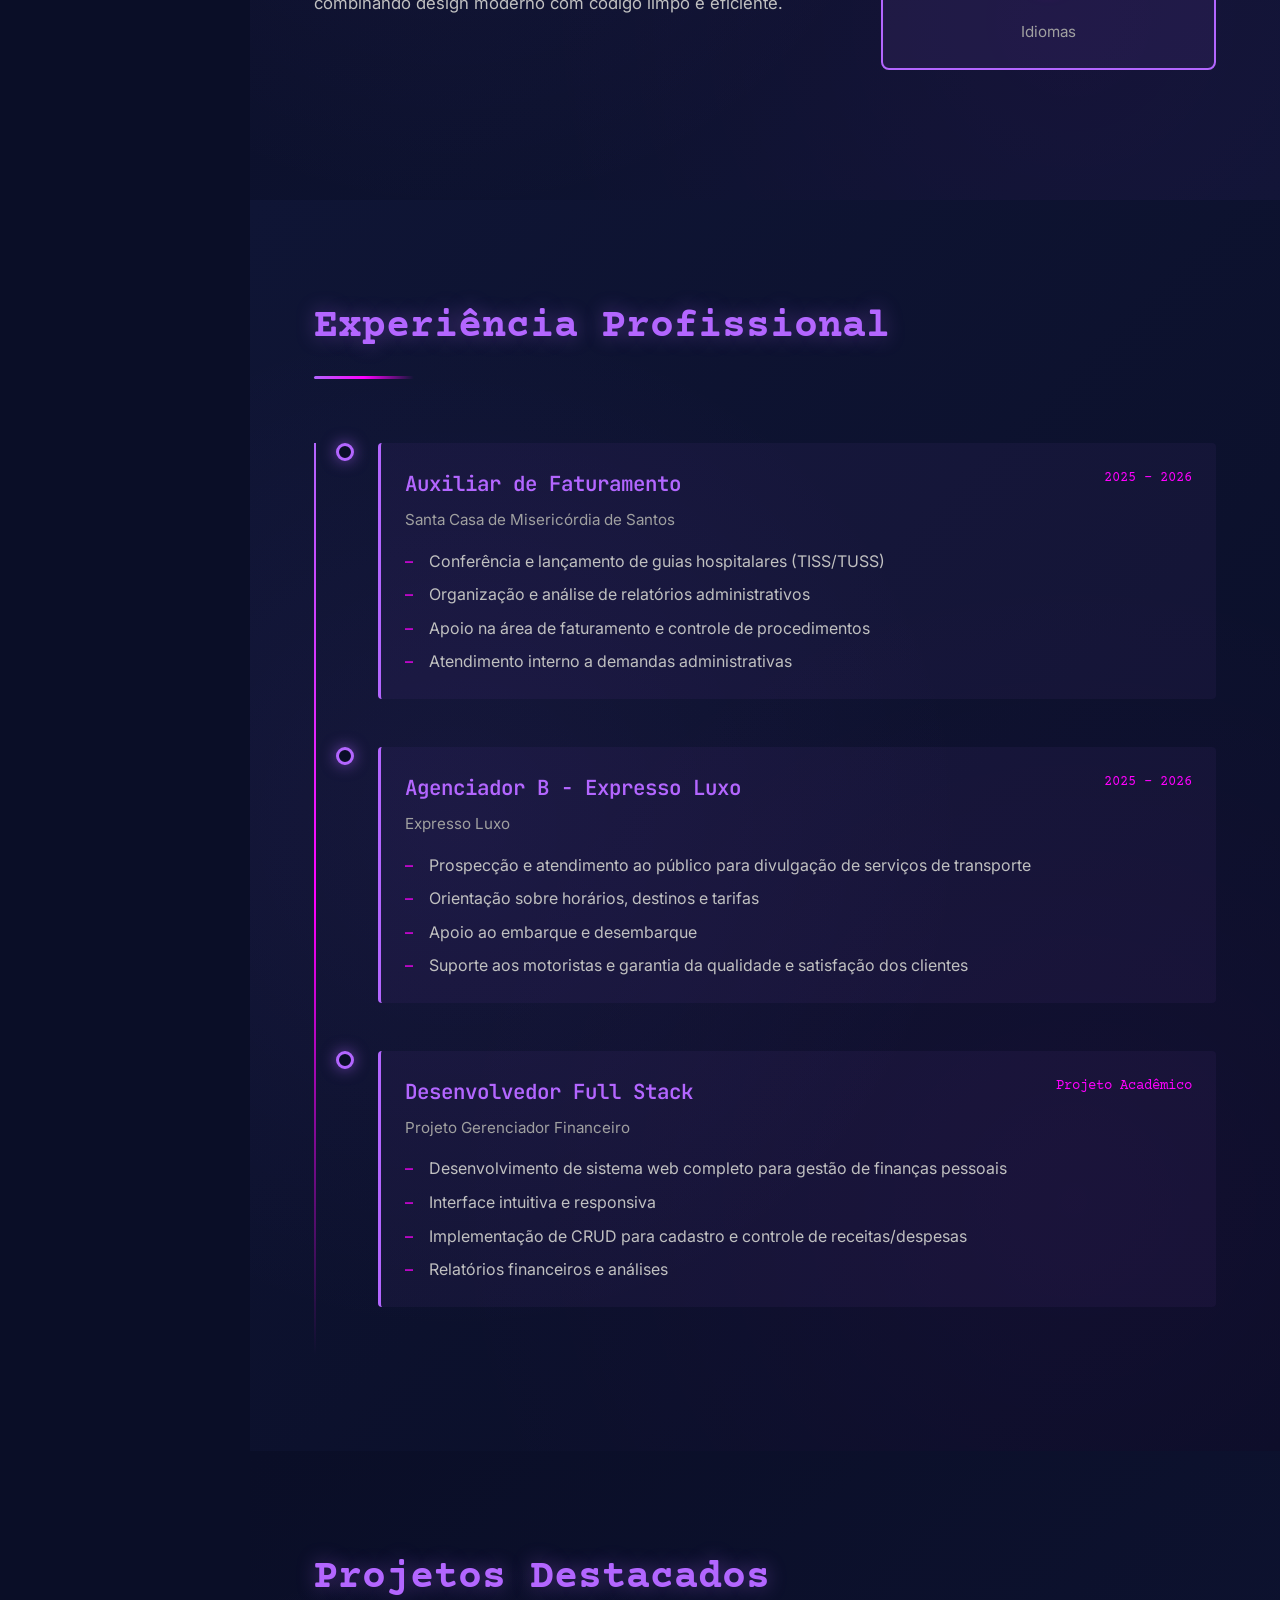
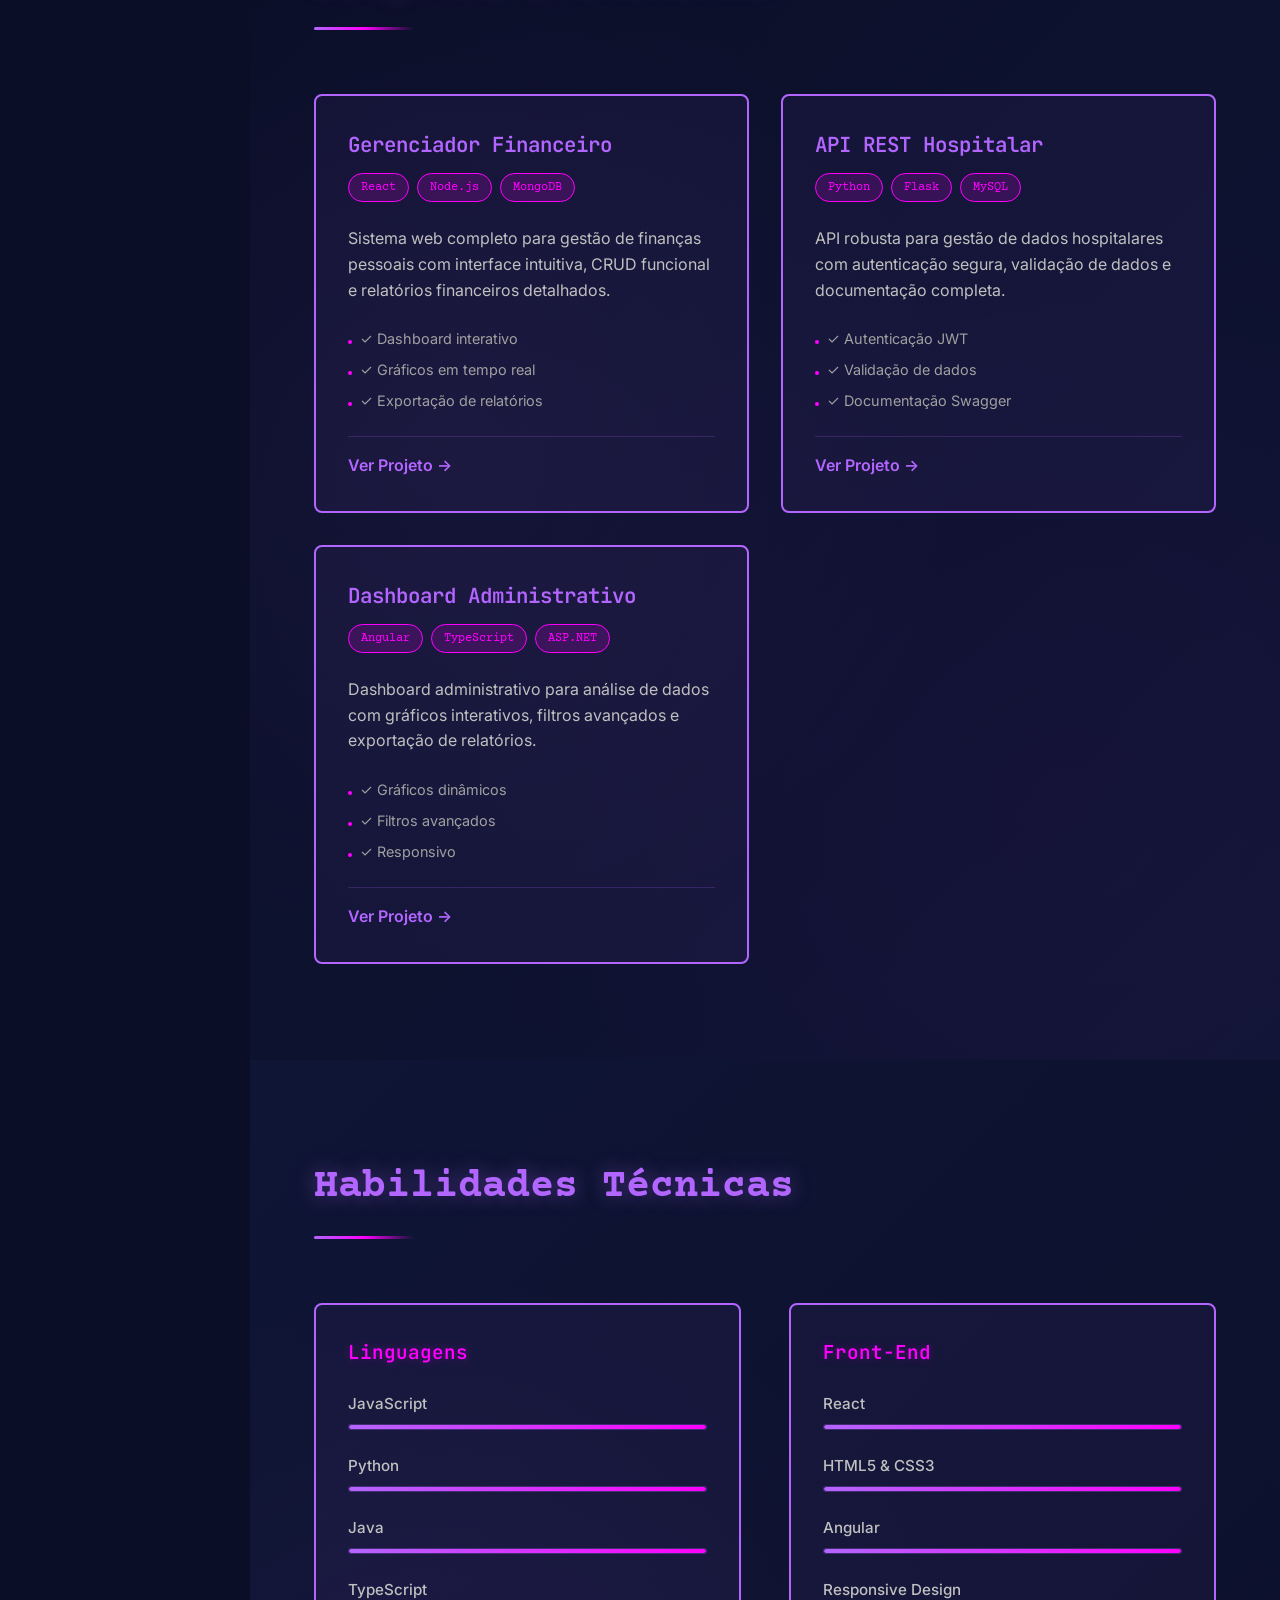
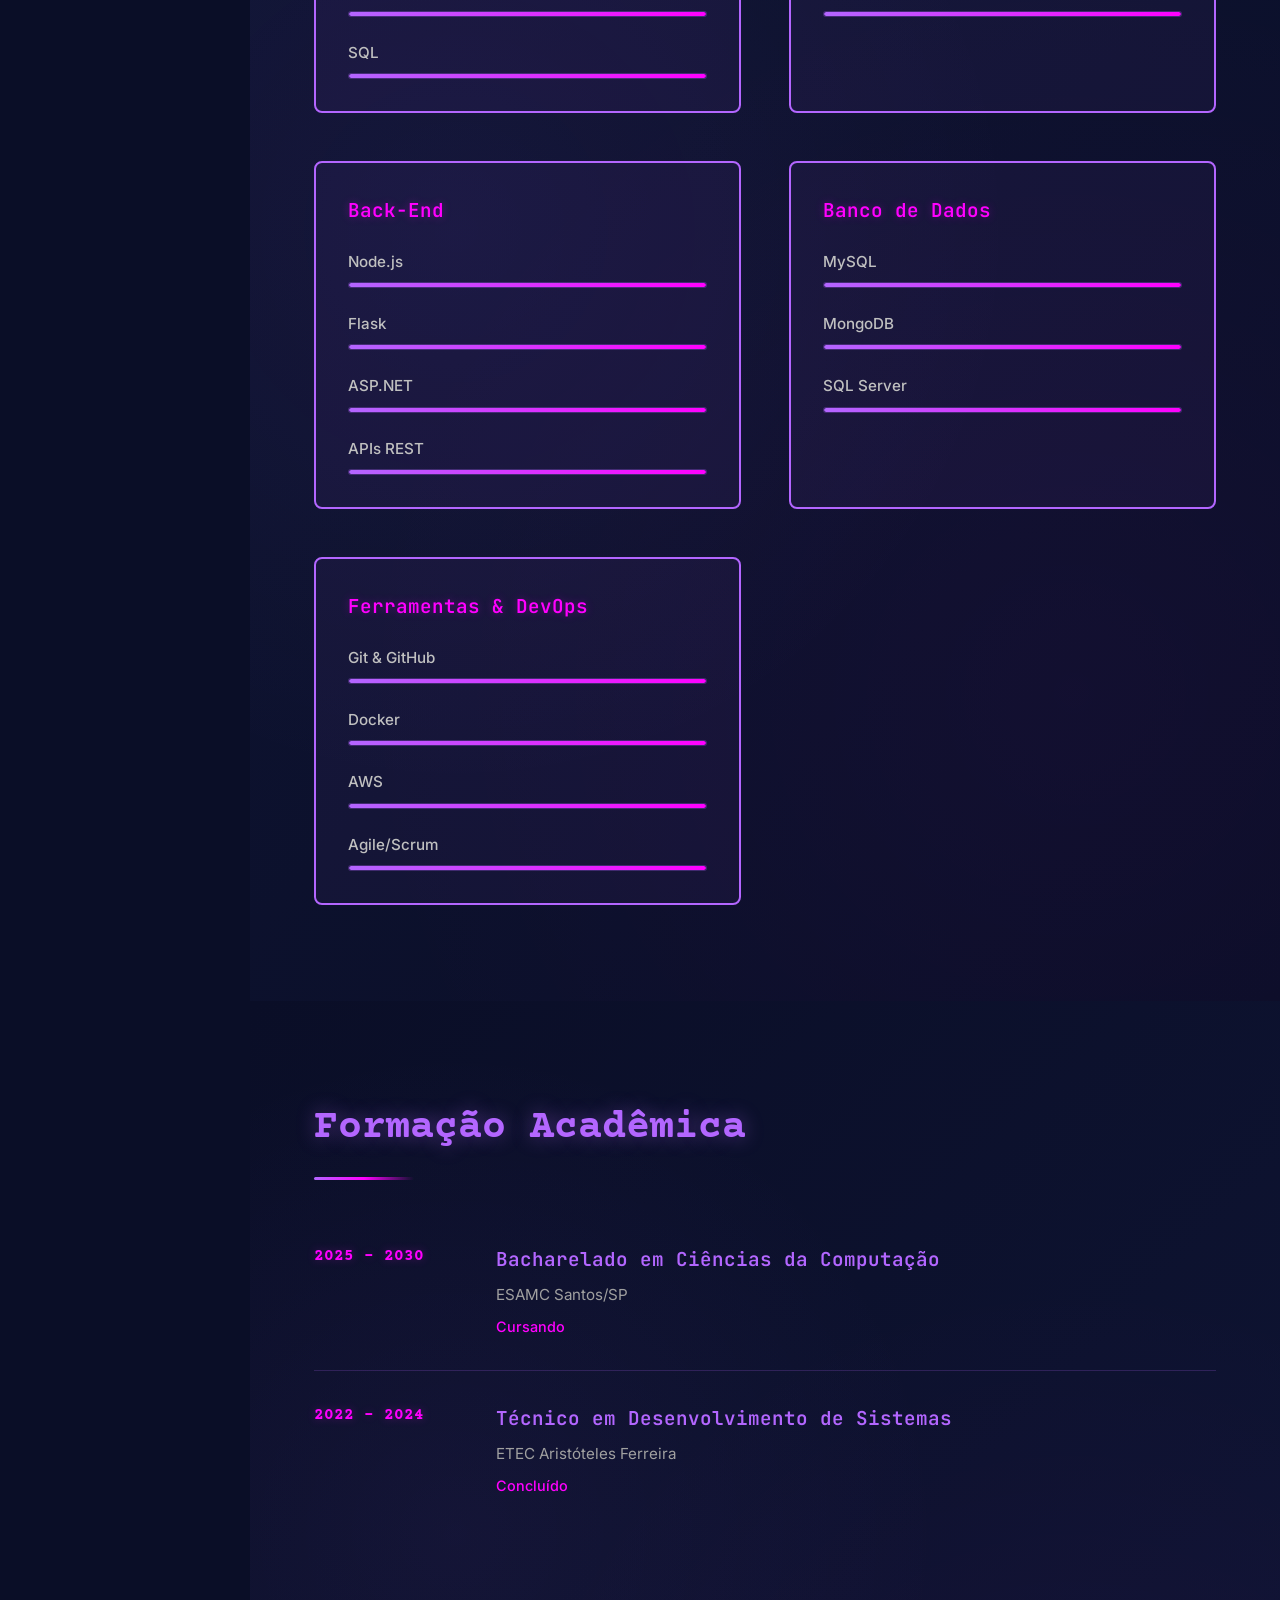
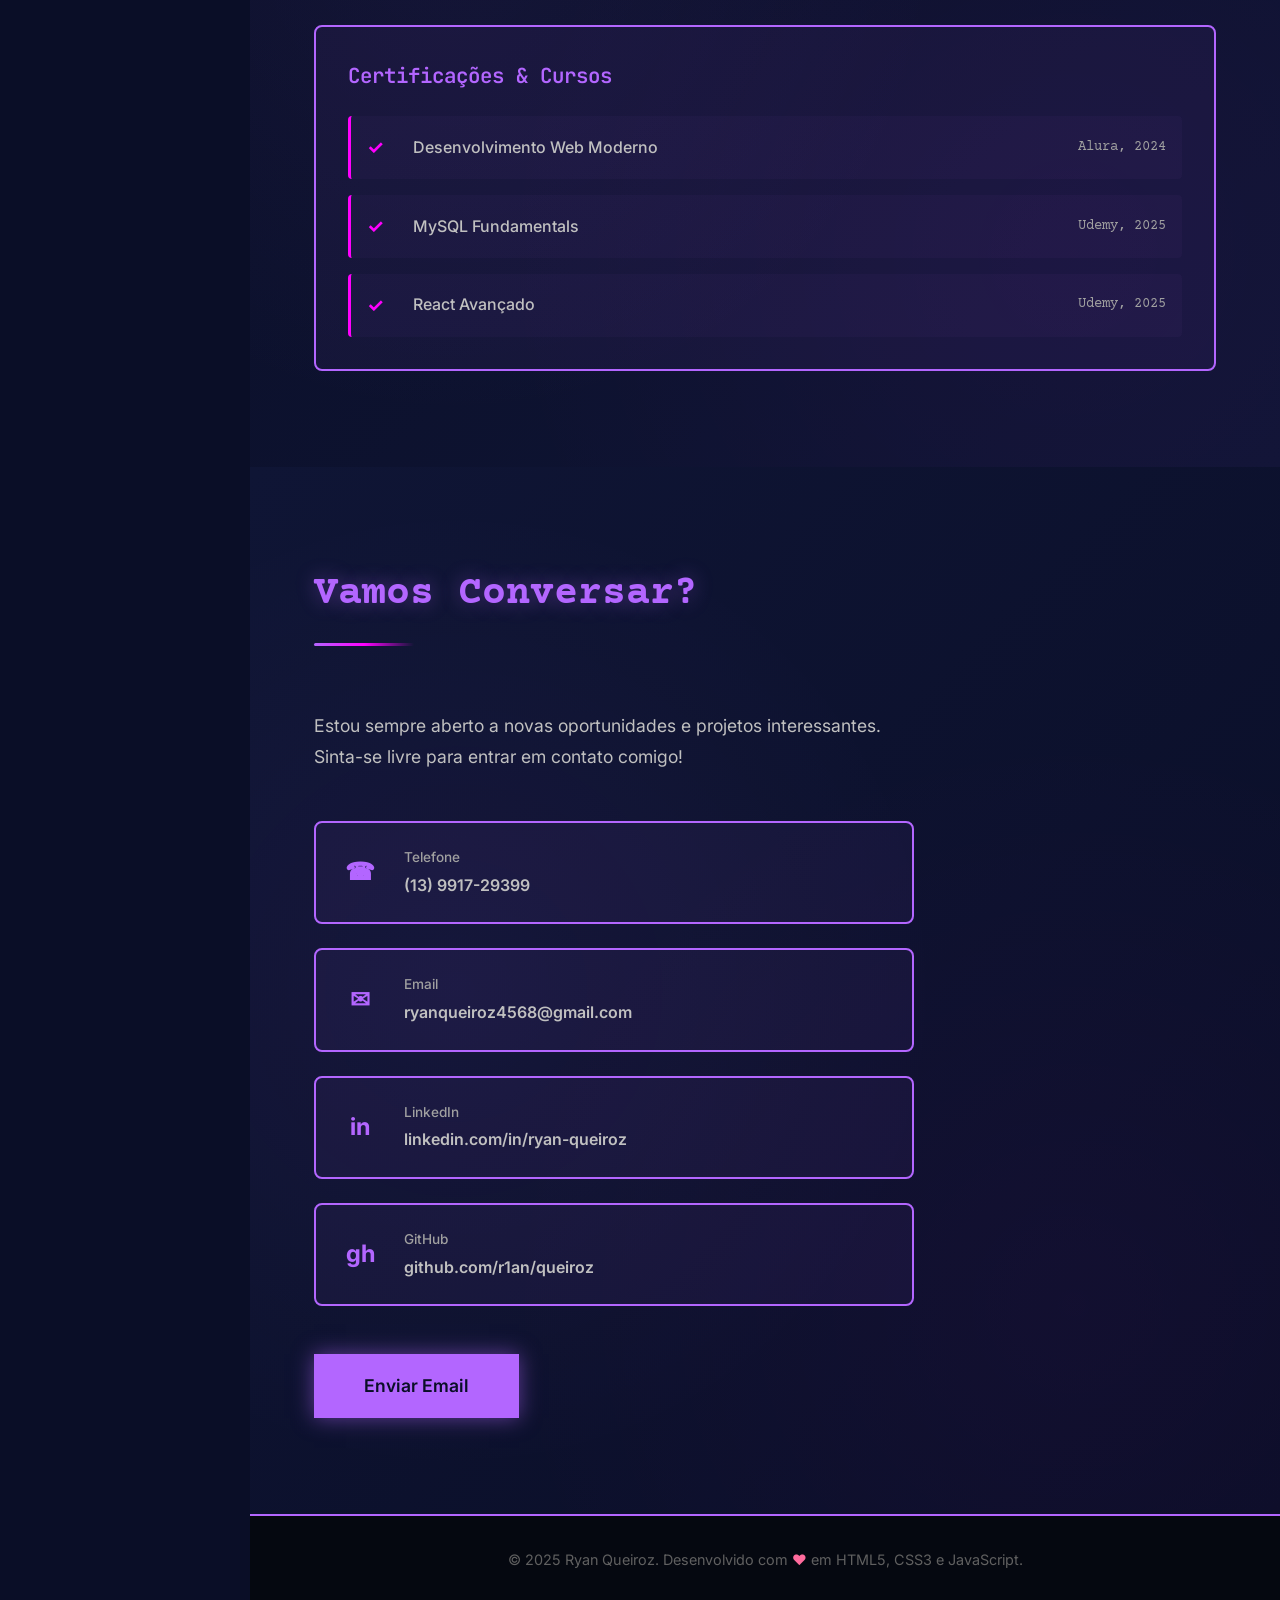
==== commit 6157c1ae: "Atualizações" ====
--- a/index.html
+++ b/index.html
@@ -104,10 +104,10 @@
                             <span class="code-string">"Full Stack"</span>,
                         </div>
                         <div class="code-line indent-1">
-                            <span class="code-string">"React"</span>,
+                            <span class="code-string">"C#"</span>,
                         </div>
                         <div class="code-line indent-1">
-                            <span class="code-string">"Node.js"</span>,
+                            <span class="code-string">"JavaScript"</span>,
                         </div>
                         <div class="code-line indent-1">
                             <span class="code-string">"Python"</span>
@@ -155,11 +155,11 @@
                         <div class="stat-label">Anos de Experiência</div>
                     </div>
                     <div class="stat-card">
-                        <div class="stat-number">5+</div>
+                        <div class="stat-number">4+</div>
                         <div class="stat-label">Projetos Completos</div>
                     </div>
                     <div class="stat-card">
-                        <div class="stat-number">4</div>
+                        <div class="stat-number">2</div>
                         <div class="stat-label">Idiomas</div>
                     </div>
                 </div>
--- a/styles.css
+++ b/styles.css
@@ -586,7 +586,7 @@
 }
 
 .timeline-list li::before {
-    content: 'â–¸';
+    content: '–';
     position: absolute;
     left: 0;
     color: #ff00ff;
@@ -988,7 +988,7 @@
     background: #050810;
     border-top: 2px solid #b366ff;
     padding: 2rem 4rem;
-    margin-left: 250px;
+    margin-left: 0px;
     text-align: center;
     color: #606060;
     font-size: 0.9rem;
@@ -1160,7 +1160,7 @@
 
     .logo {
         margin-bottom: 2rem;
-        font-size: 1.2rem;
+        font-size: 9px;
     }
 
     .nav-text {
@@ -1240,11 +1240,20 @@
         padding: 1.5rem;
         font-size: 0.8rem;
     }
+
+    .social-links{
+        display: flex;
+        gap: 1rem;
+        margin-top: 2rem;
+        padding-top: 2rem;
+        border-top: 1px solid rgba(179, 102, 255, 0.2);
+        flex-direction: column;
+    }
 }
 
 @media (max-width: 480px) {
     .sidebar {
-        width: 60px;
+        width: 65px;
     }
 
     .main-content {
@@ -1282,7 +1291,7 @@
     }
 
     .footer {
-        margin-left: 60px;
+        margin-left: 5px;
     }
 }
 
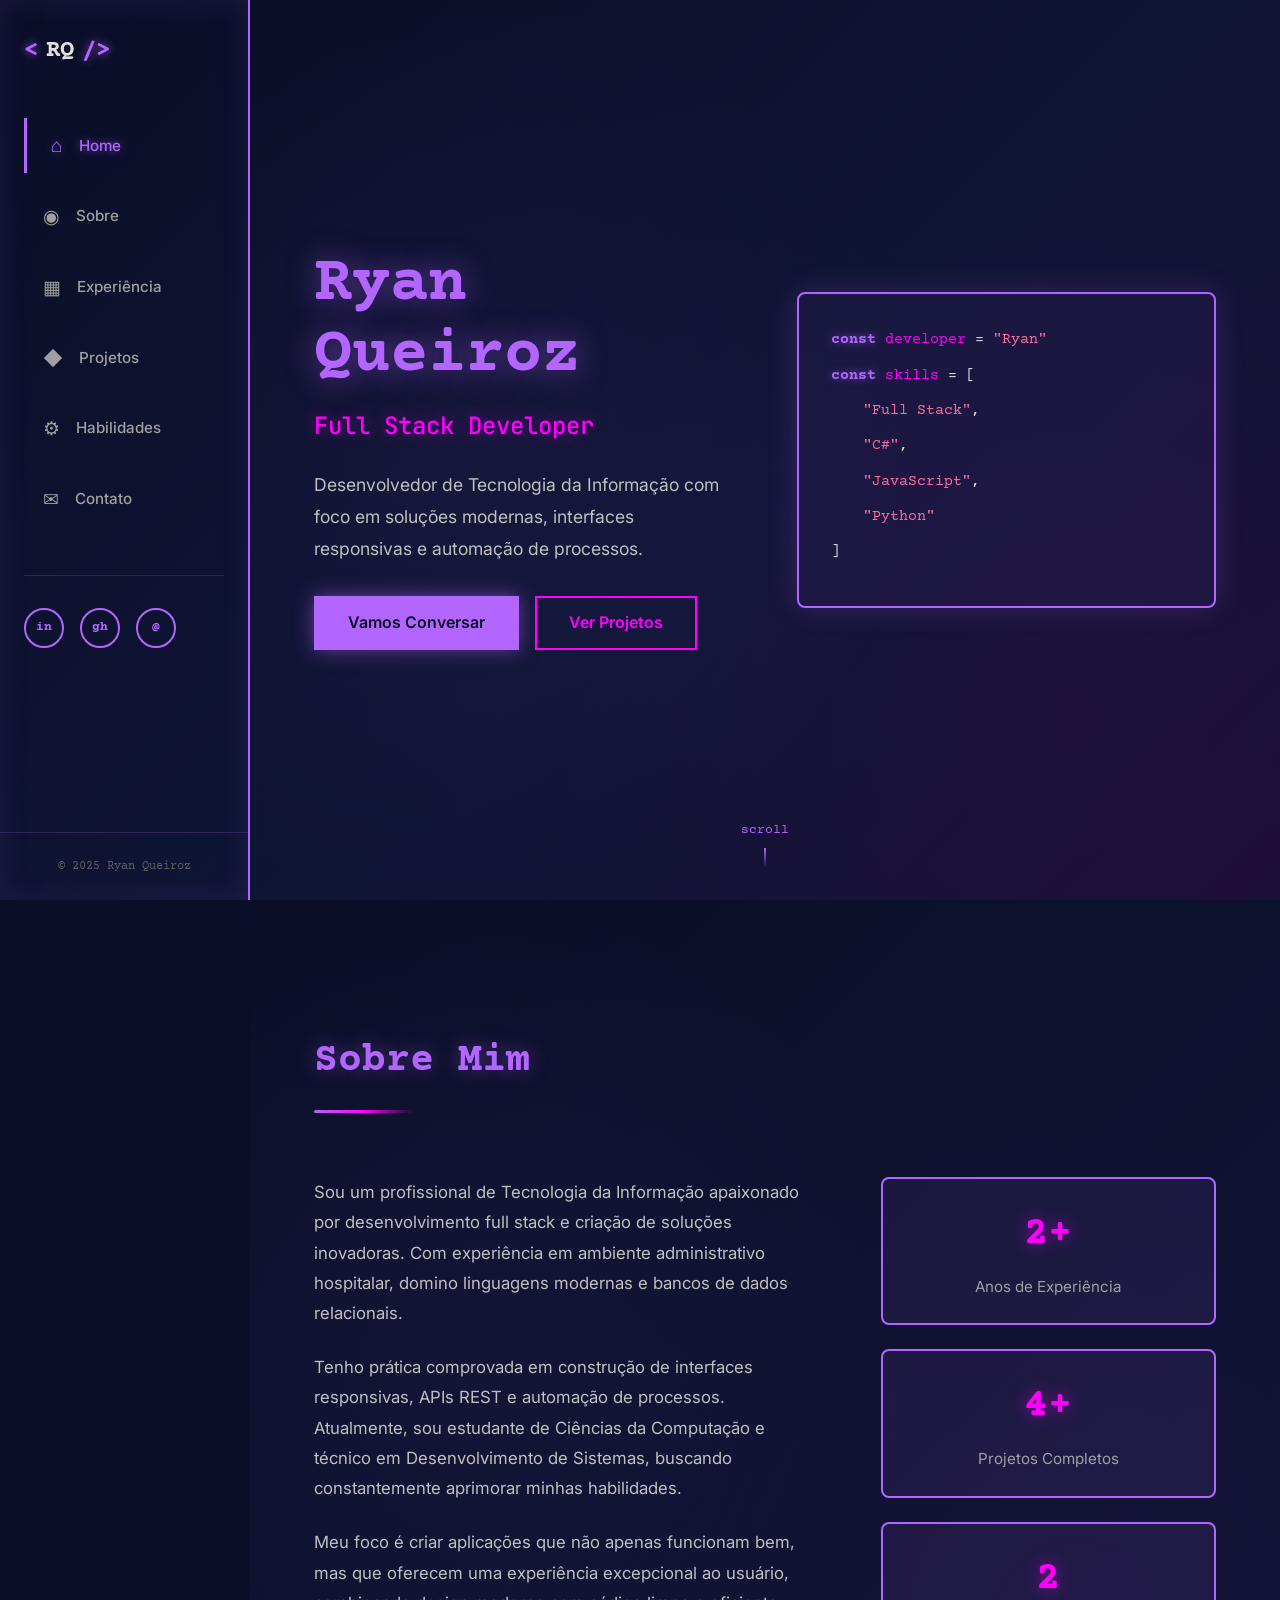
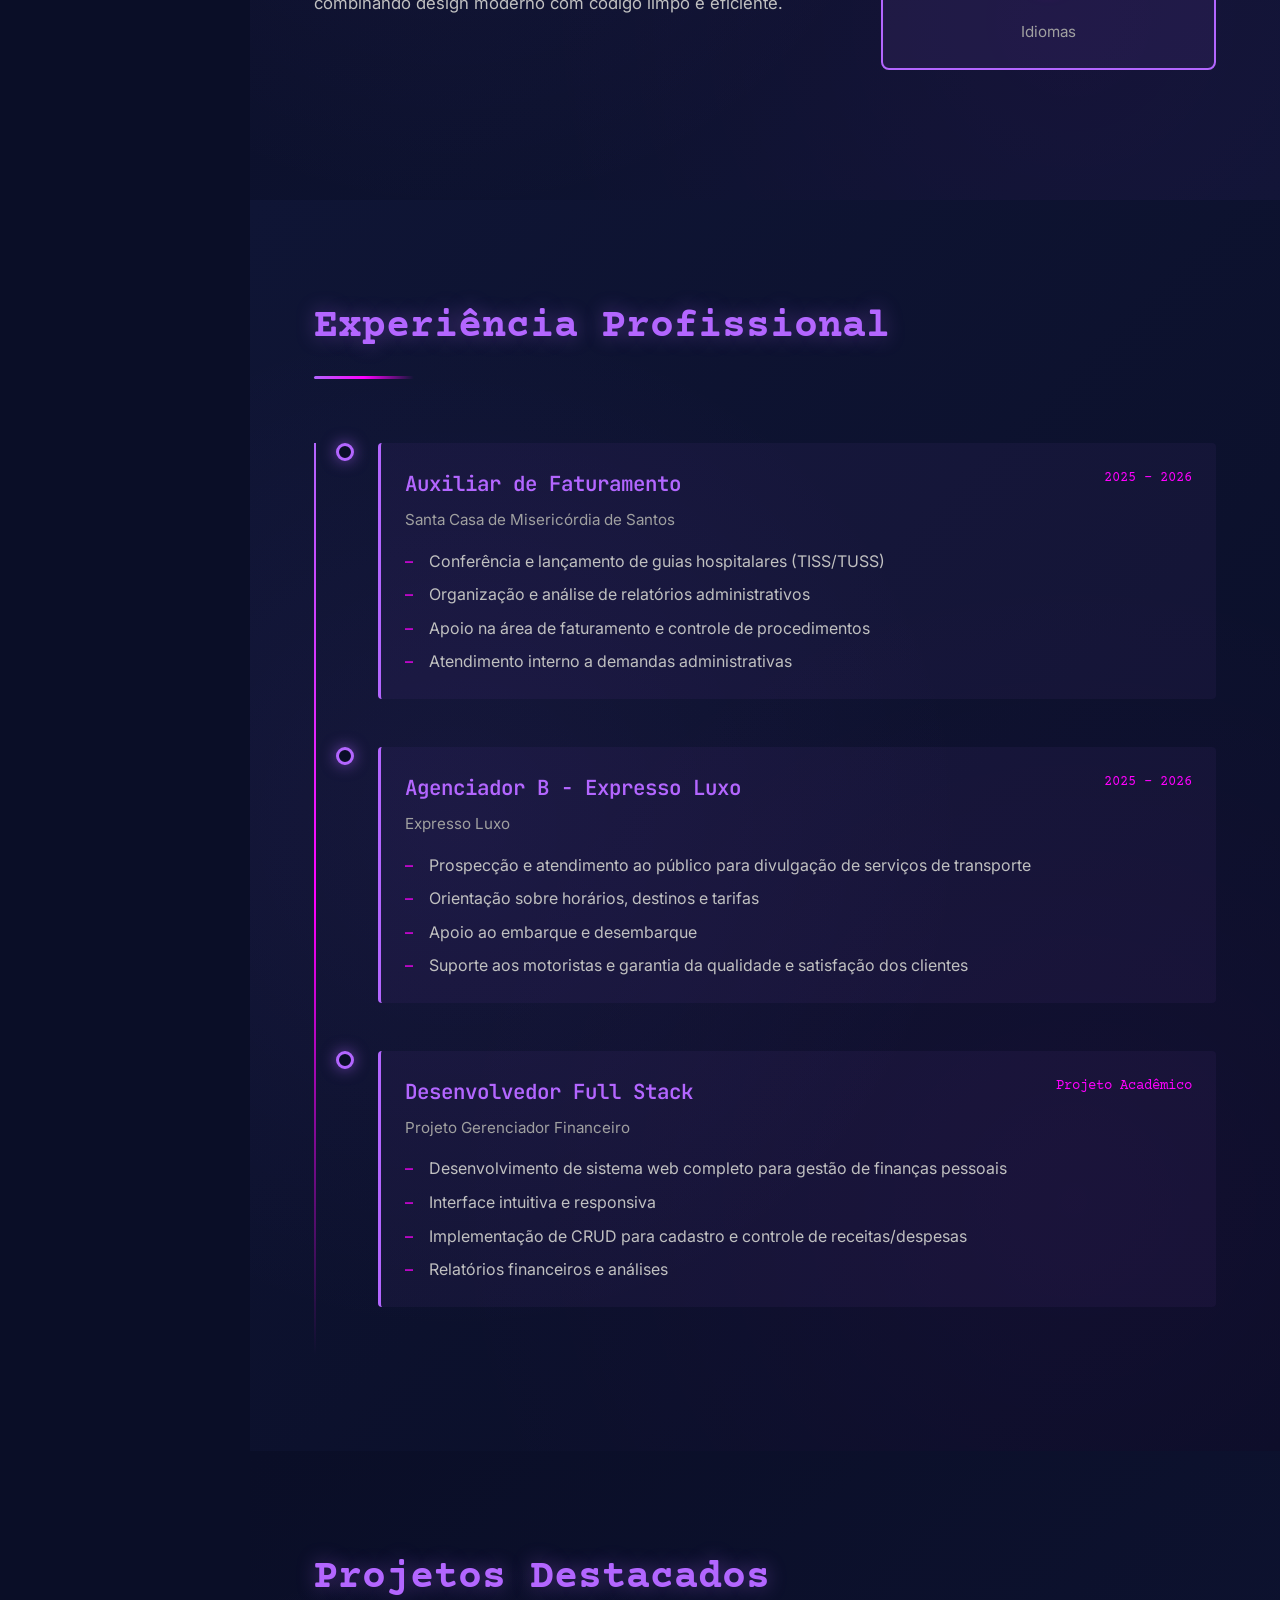
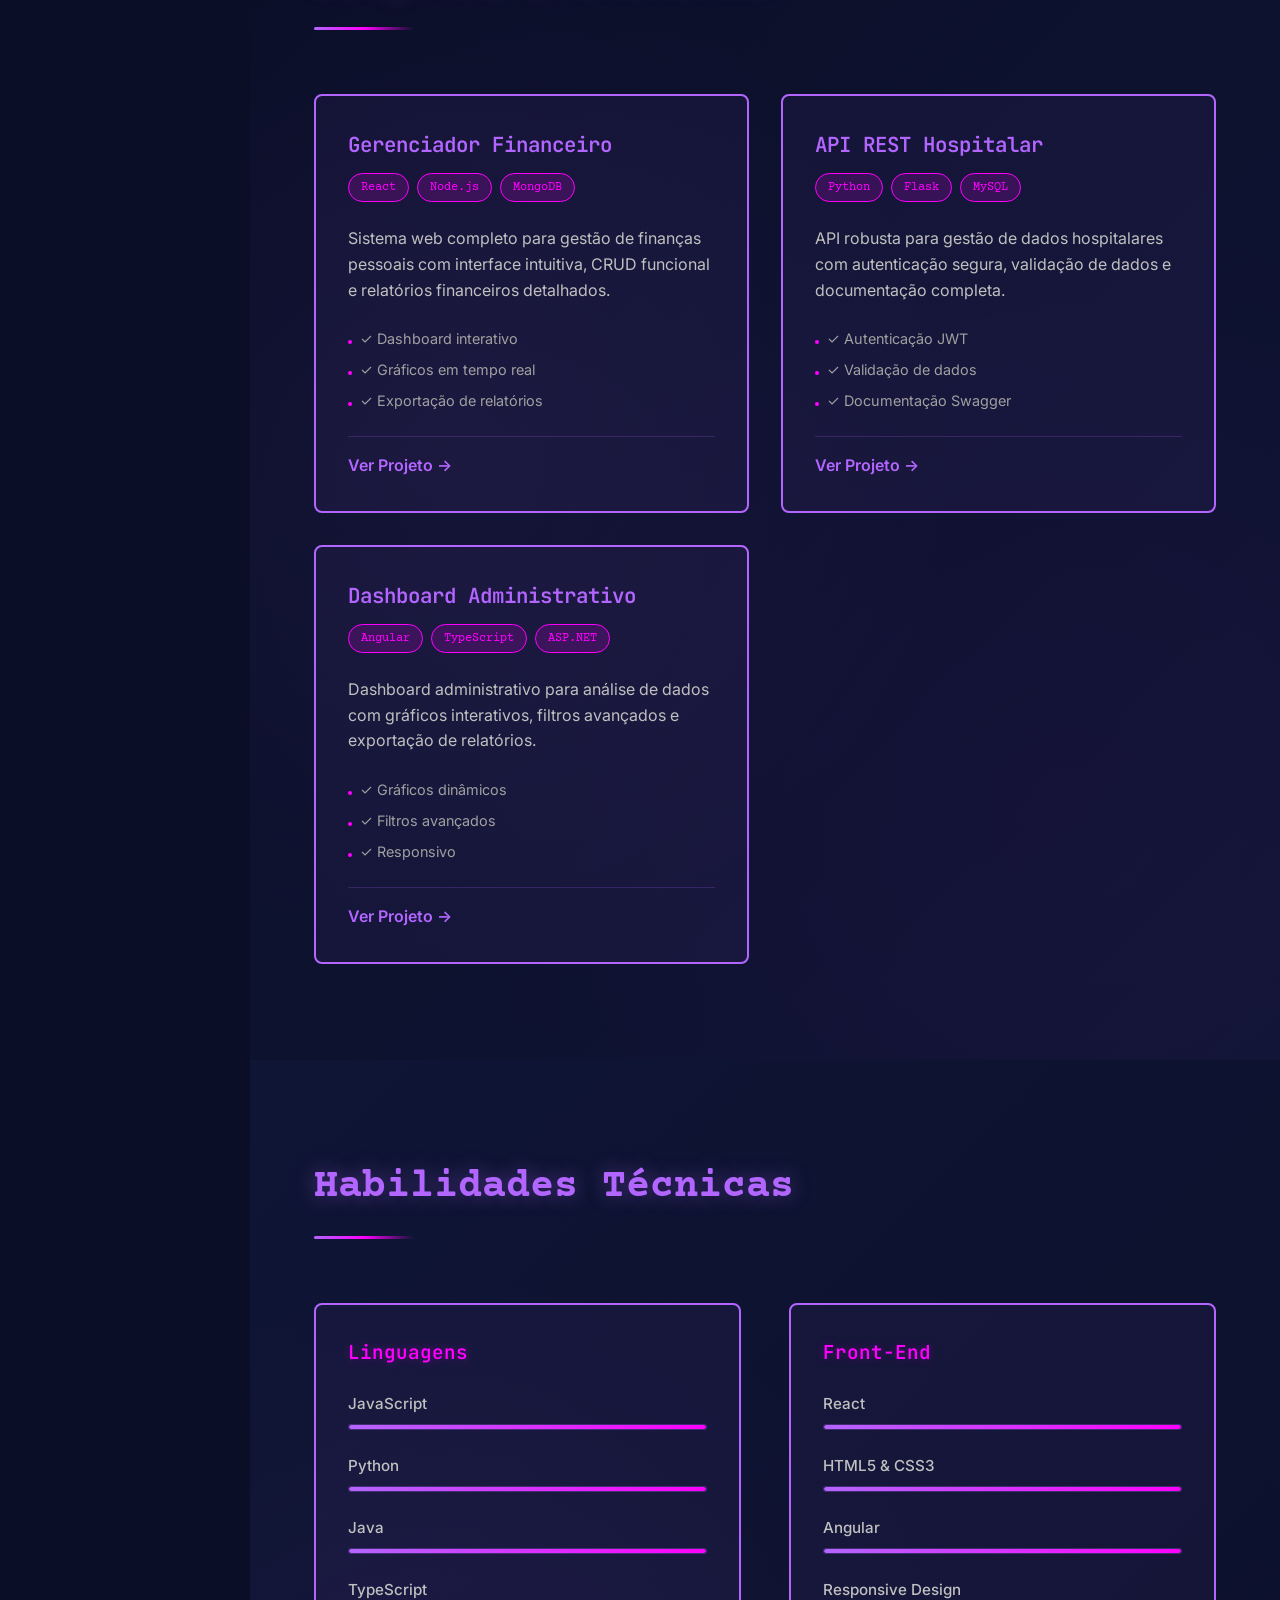
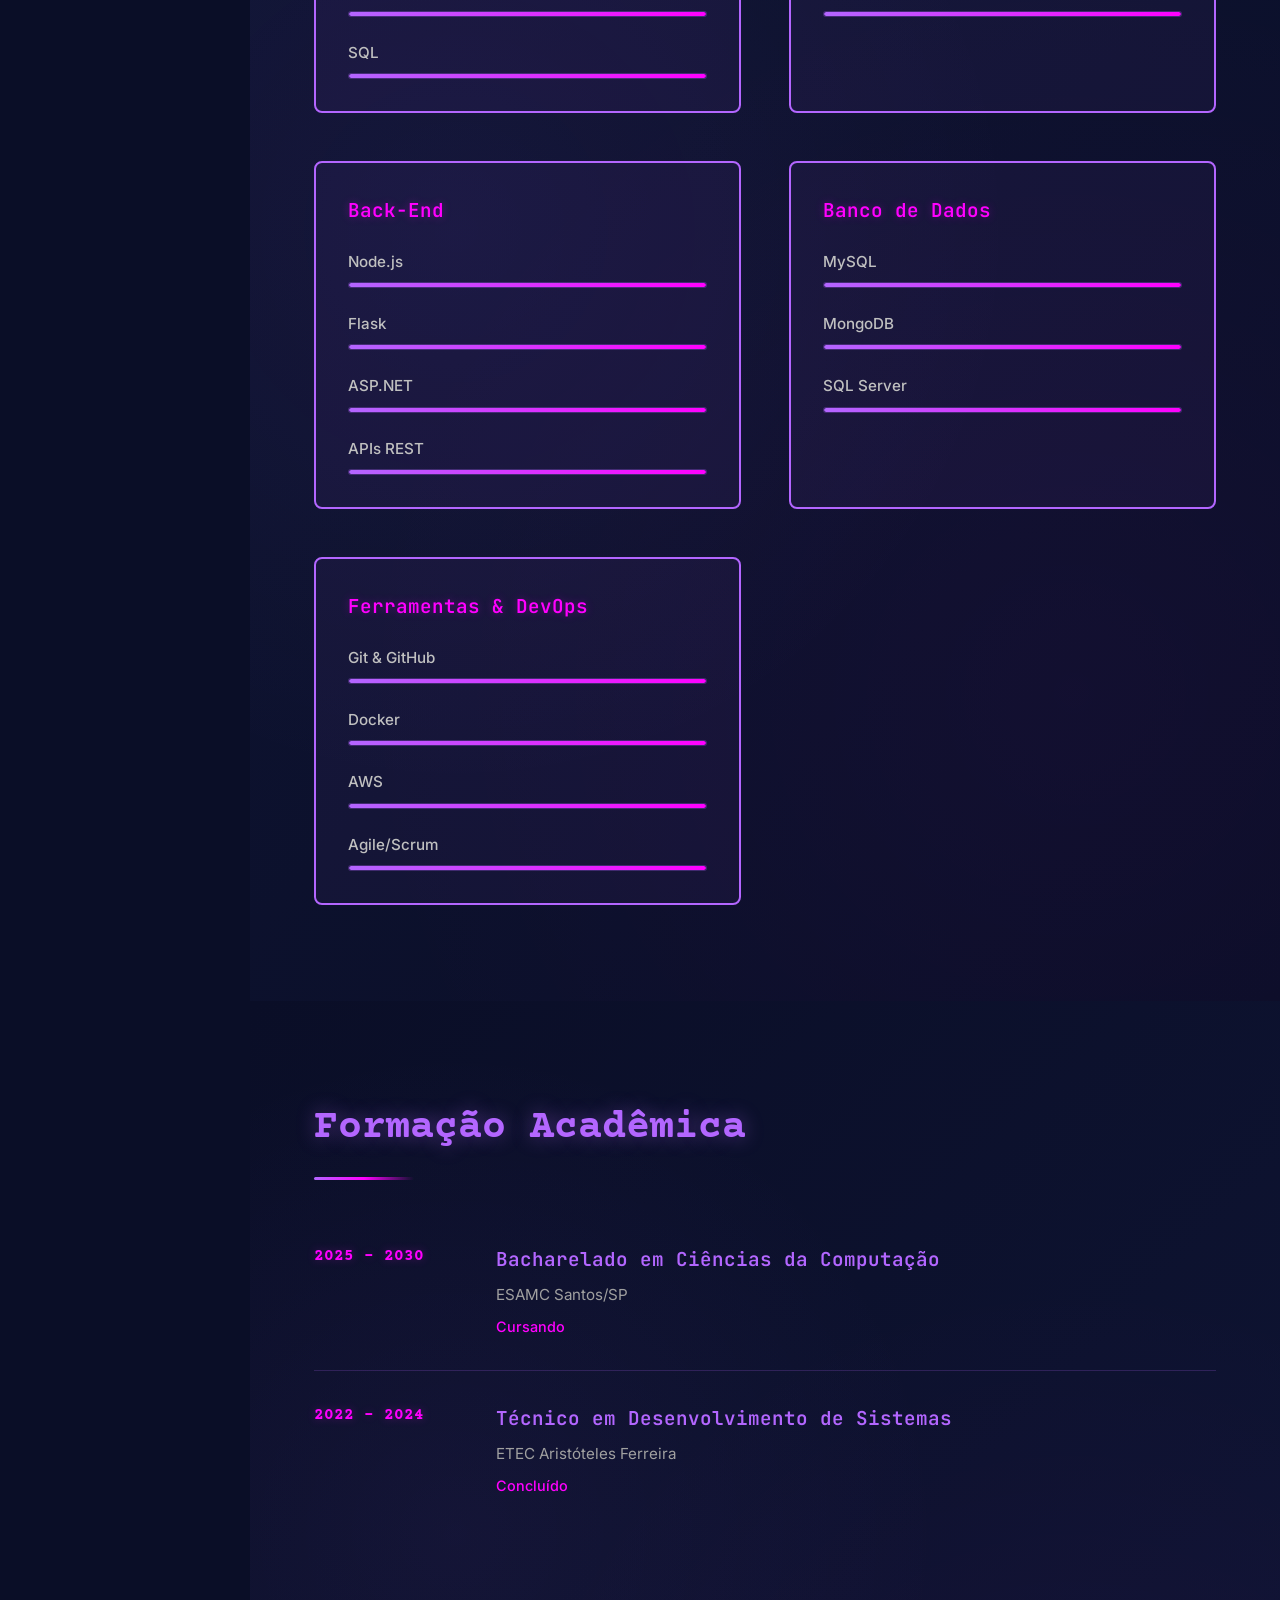
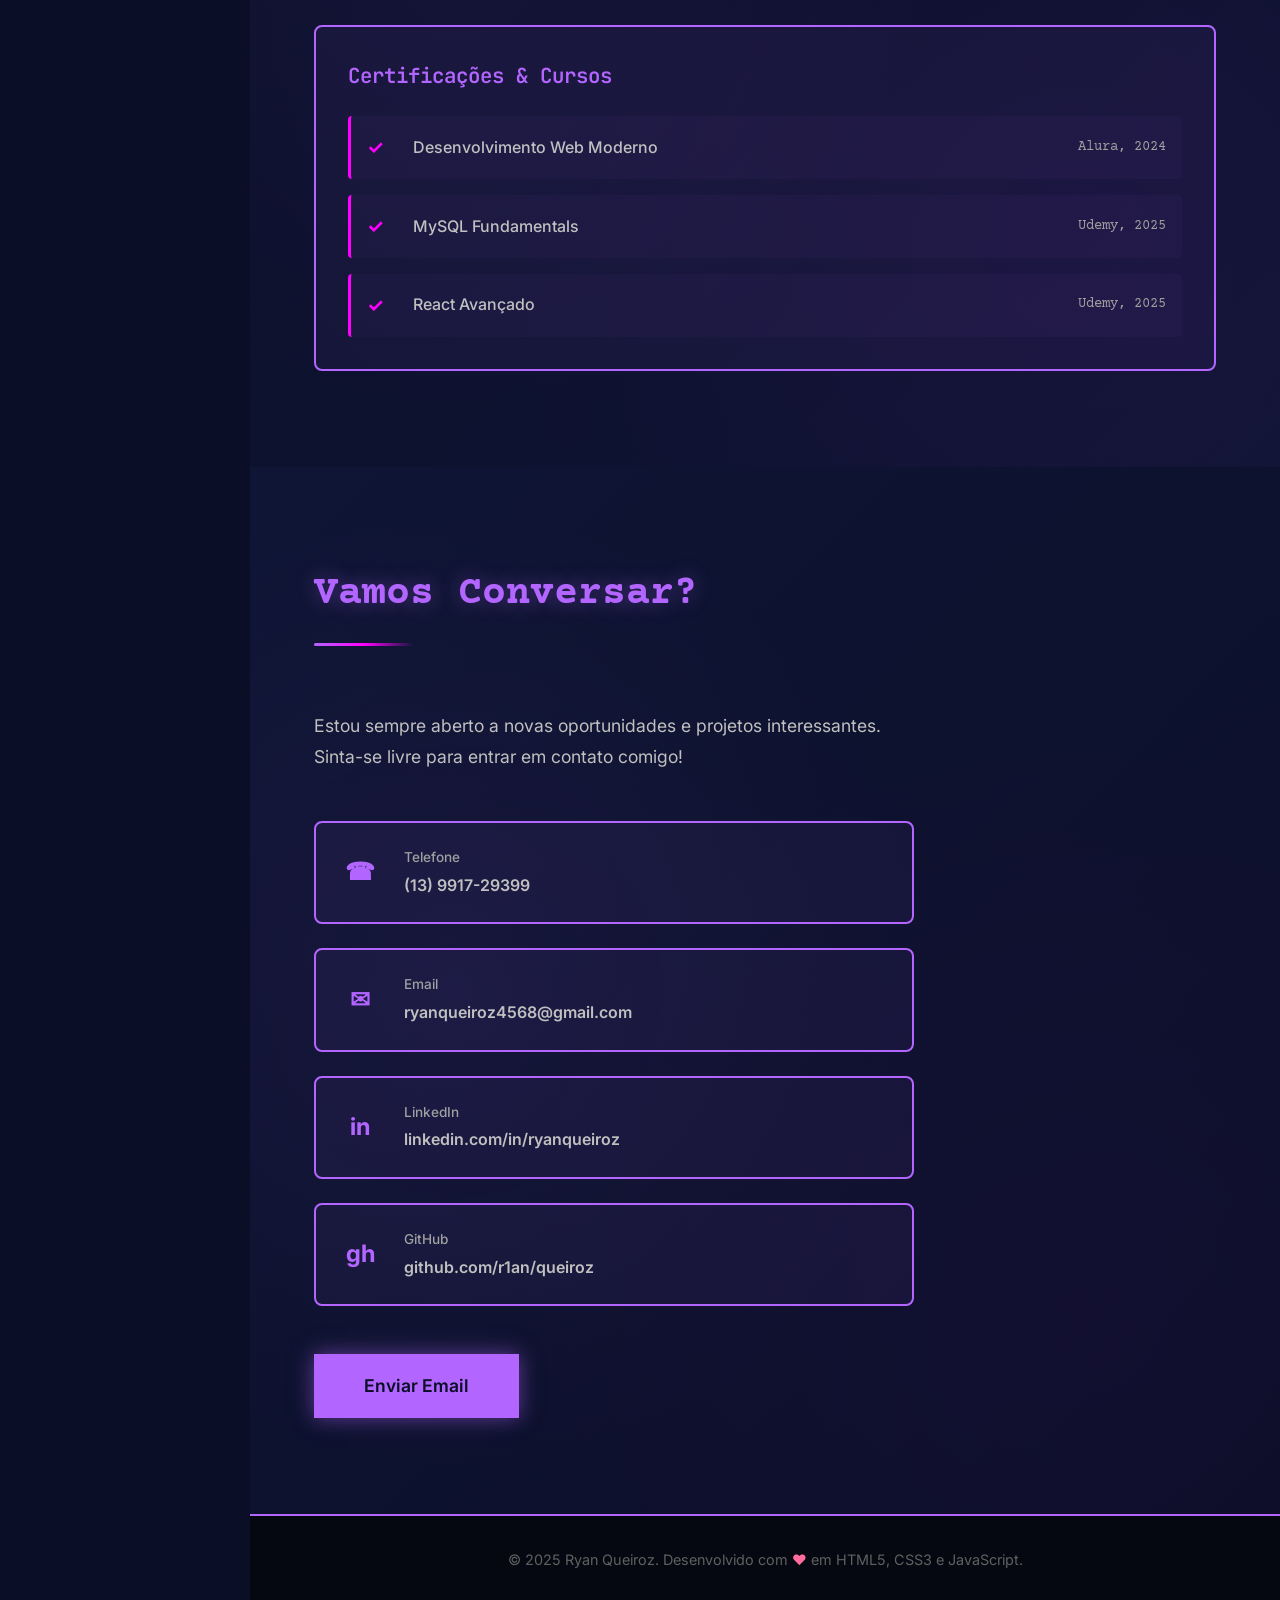
==== commit 6e54b689: "Update index.html" ====
--- a/index.html
+++ b/index.html
@@ -14,11 +14,12 @@
 </head>
 <body>
     <!-- Sidebar Navigation -->
-    <aside class="sidebar">
+    <aside class="sidebar"> 
         <div class="sidebar-content">
             <div class="logo">
                 <span class="logo-bracket">&lt;</span>
-                <span class="logo-text">RQ</span>
+                <span class="logo-text">RQ</span>   
+                <button class="menu-toggle" id="menuToggle">☰</button>
                 <span class="logo-bracket">/&gt;</span>
             </div>
             
@@ -50,7 +51,7 @@
             </nav>
 
             <div class="social-links">
-                <a href="https://www.linkedin.com/in/ryan-queiroz/" target="_blank" class="social-link" title="LinkedIn">
+                <a href="https://www.linkedin.com/in/ryanqueiroz/" target="_blank" class="social-link" title="LinkedIn">
                     <span>in</span>
                 </a>
                 <a href="https://github.com/r1an/queiroz" target="_blank" class="social-link" title="GitHub">
@@ -545,11 +546,11 @@
                         </div>
                     </a>
 
-                    <a href="https://www.linkedin.com/in/ryan-queiroz/" target="_blank" class="contact-method">
+                    <a href="https://www.linkedin.com/in/ryanqueiroz/" target="_blank" class="contact-method">
                         <span class="contact-icon">in</span>
                         <div class="contact-info">
                             <span class="contact-label">LinkedIn</span>
-                            <span class="contact-value">linkedin.com/in/ryan-queiroz</span>
+                            <span class="contact-value">linkedin.com/in/ryanqueiroz</span>
                         </div>
                     </a>
 
--- a/styles.css
+++ b/styles.css
@@ -1328,4 +1328,50 @@
 ::-moz-selection {
     background: #b366ff;
     color: #0a0e27;
+}
+
+
+.menu-toggle {
+    display: none;
+    background: transparent;
+    border: none;
+    color: #b366ff;
+    font-size: 1.8rem;
+    cursor: pointer;
+    margin-left: auto;
+}
+
+@media (max-width: 768px) {
+
+
+    .menu-toggle {
+        display: block;
+    }
+
+    .sidebar {
+
+        transform: translateX(-100%);
+        transition: transform 0.3s ease;
+
+        width: 260px;
+    }
+
+    .sidebar.open {
+        transform: translateX(0);
+    }
+
+    .main-content {
+
+        margin-left: 0;
+
+        transition: filter 0.3s ease;
+    }
+
+    .main-content.blur {
+
+        filter: blur(3px);
+        pointer-events: none;
+
+    }
+
 }
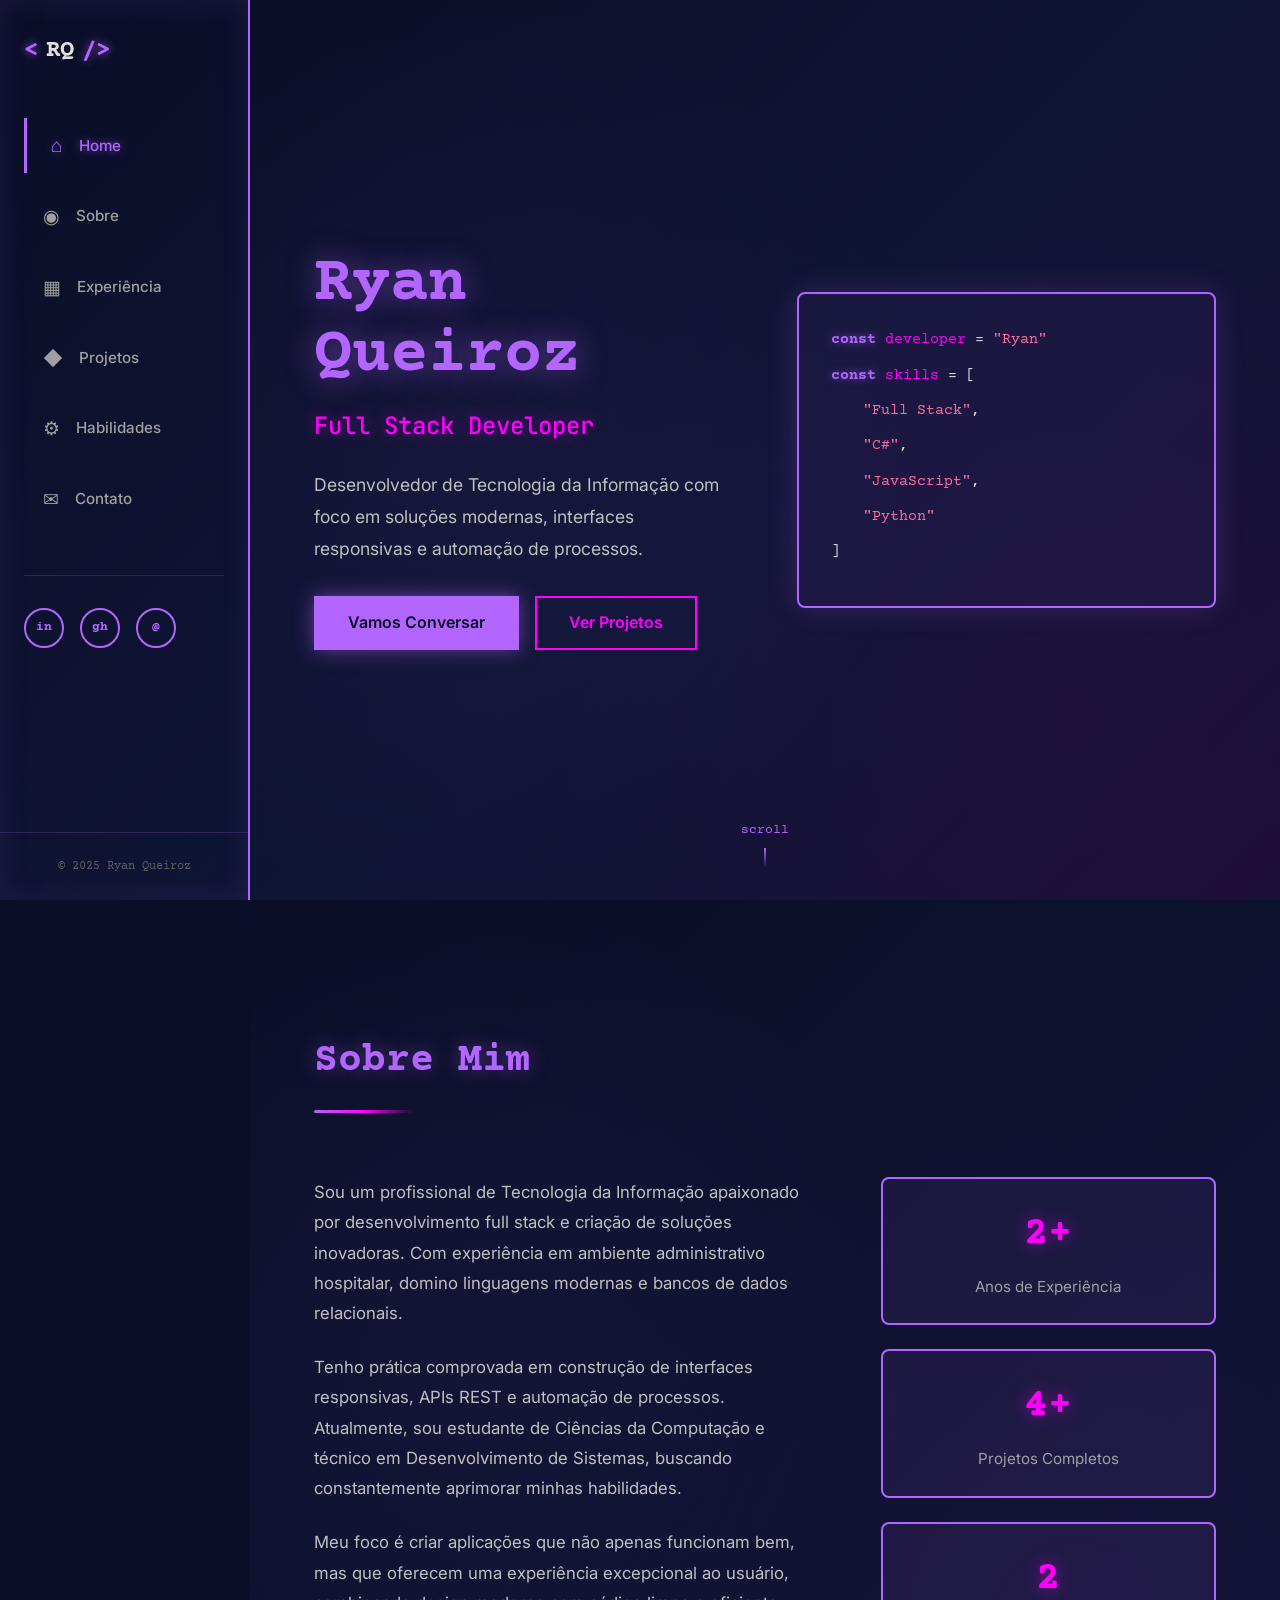
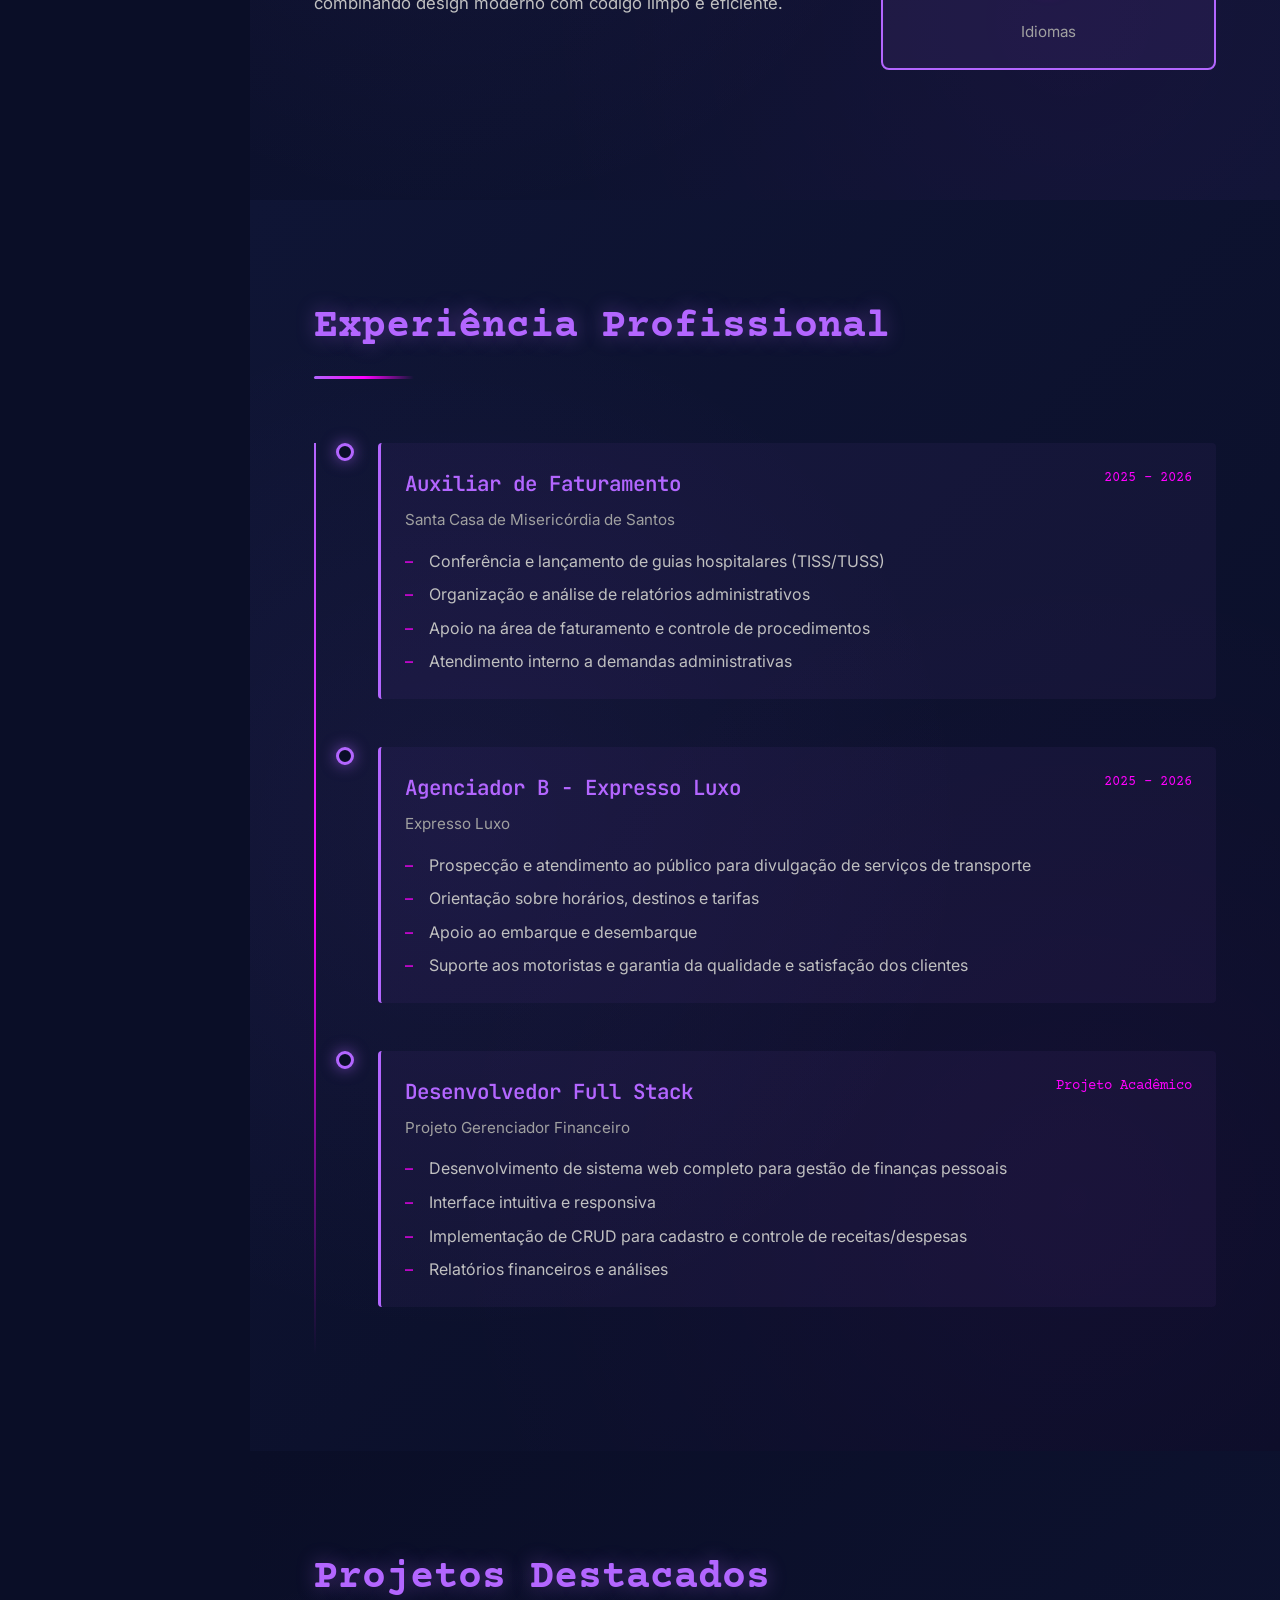
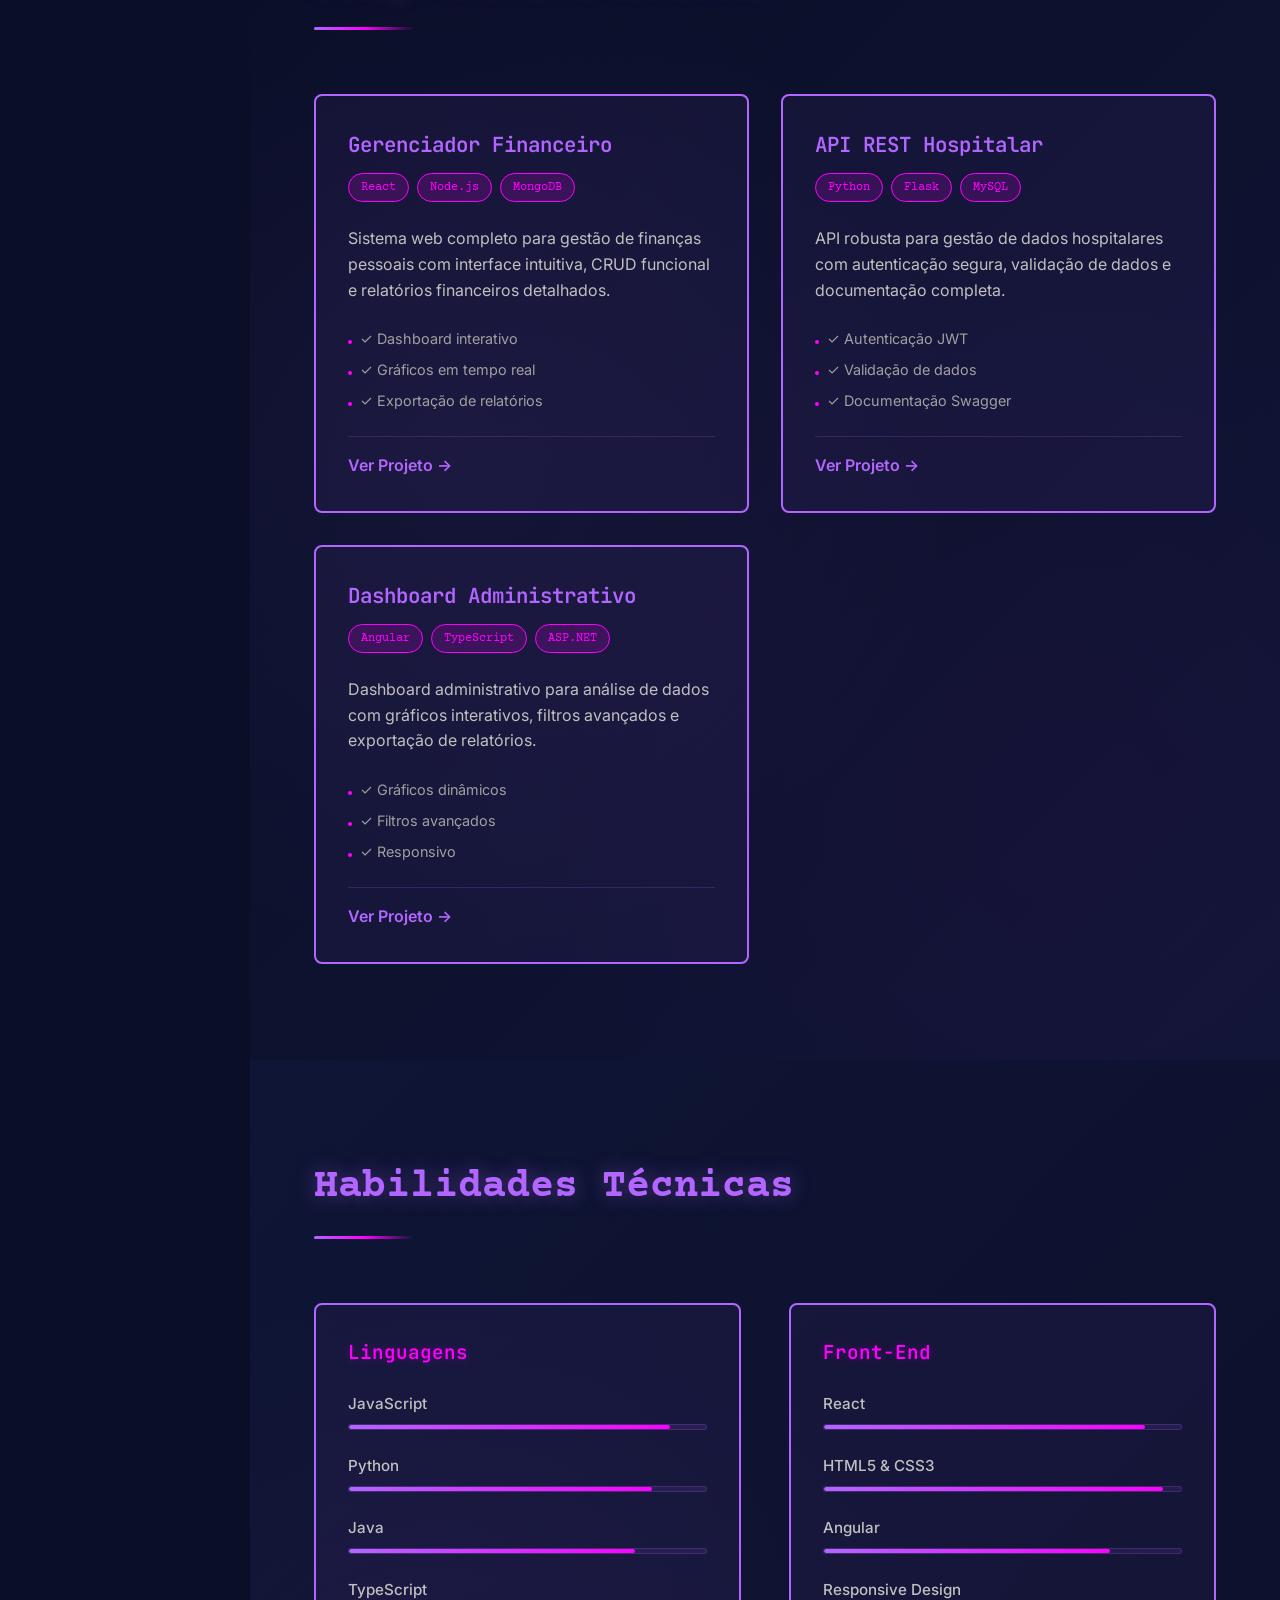
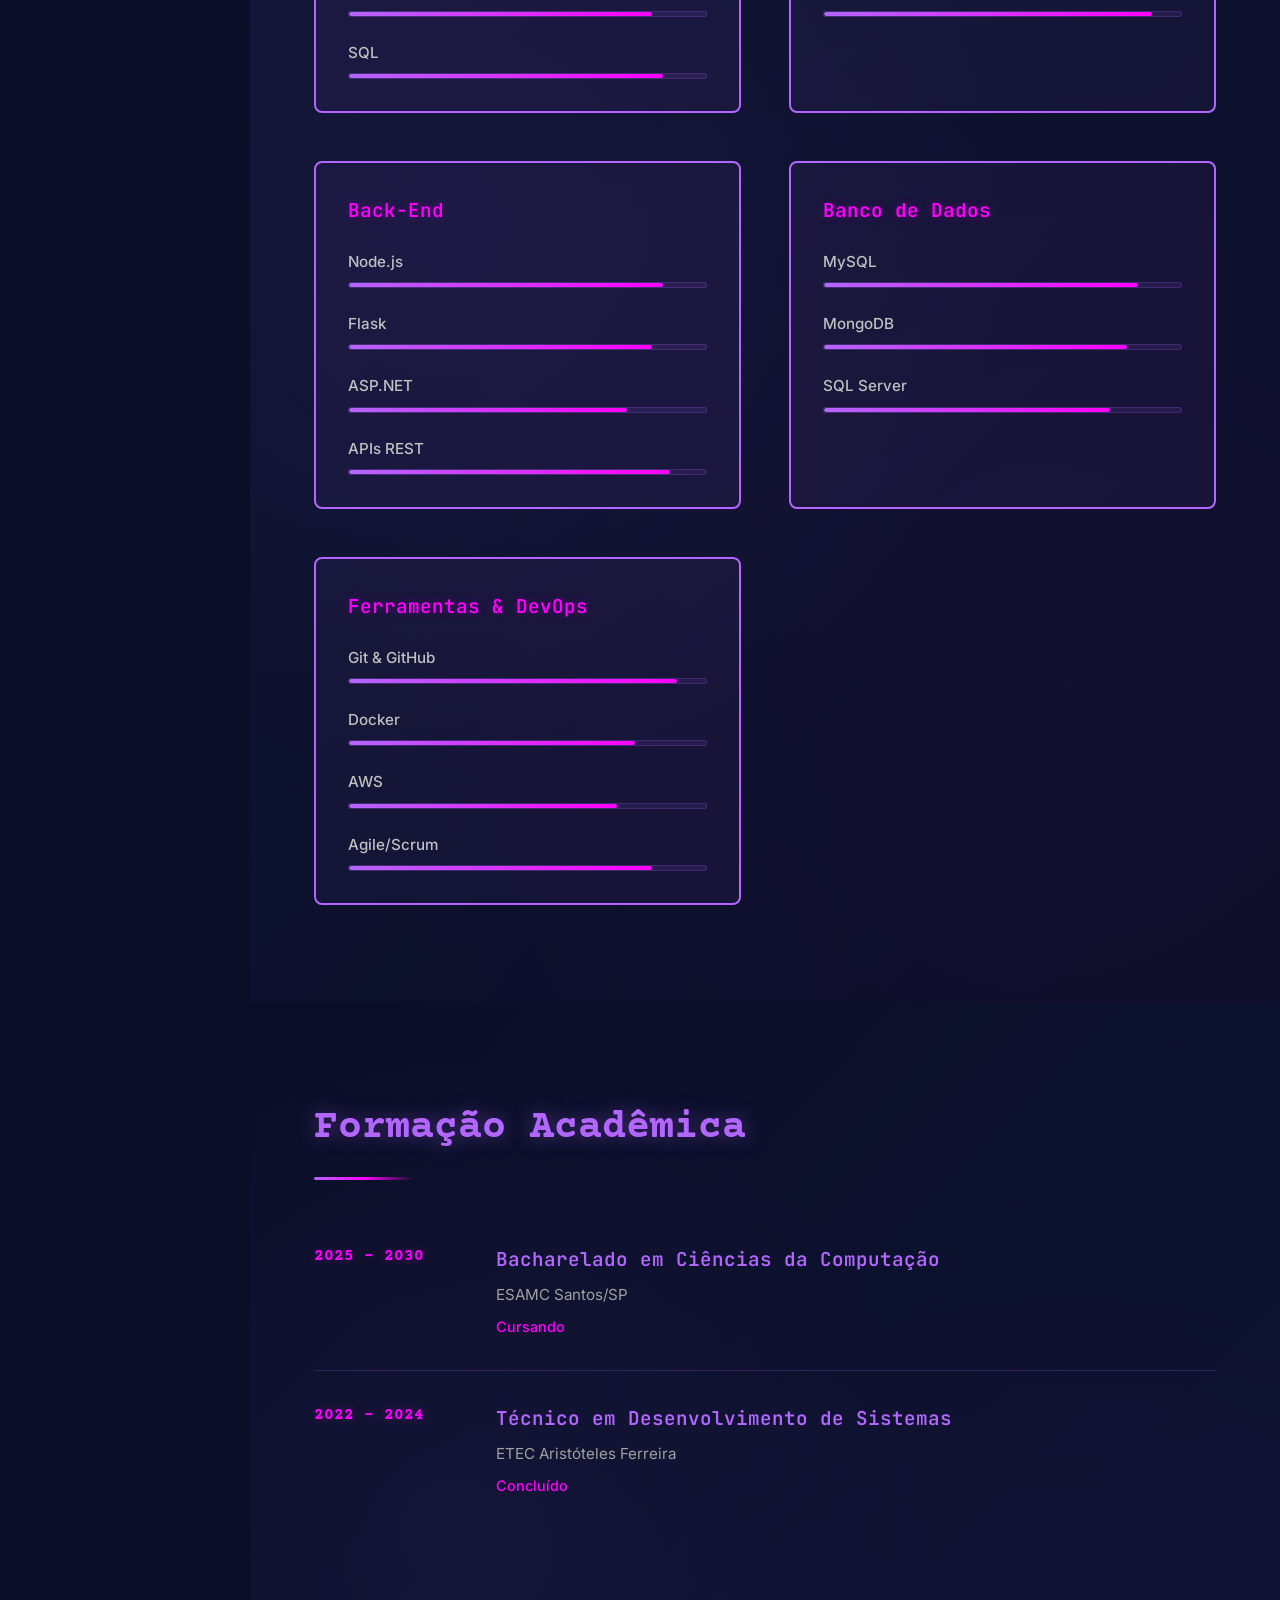
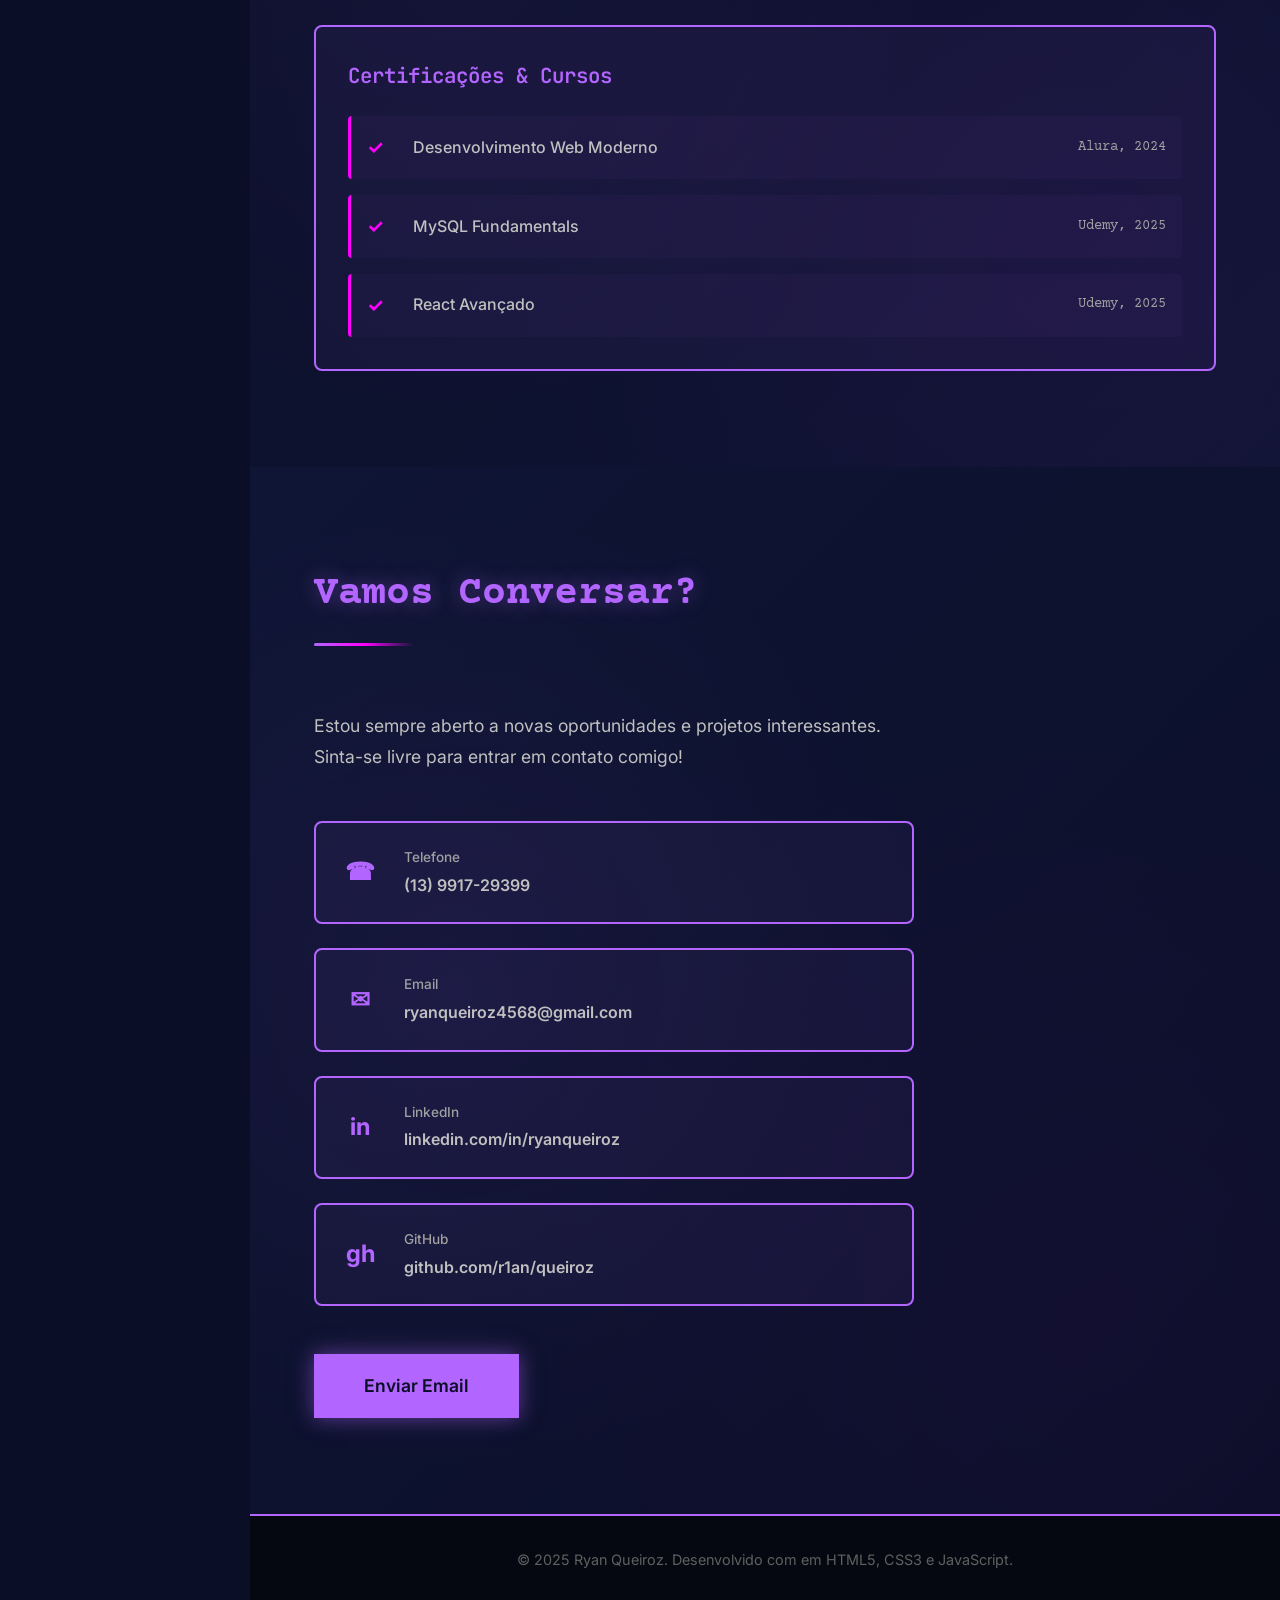
==== commit 51bc0e13: "Portifolio Pronto" ====
--- a/index.html
+++ b/index.html
@@ -573,7 +573,7 @@
 
         <!-- Footer -->
         <footer class="footer">
-            <p>&copy; 2025 Ryan Queiroz. Desenvolvido com <span class="heart">♥</span> em HTML5, CSS3 e JavaScript.</p>
+            <p>&copy; 2025 Ryan Queiroz. Desenvolvido com <span class="heart"></span> em HTML5, CSS3 e JavaScript.</p>
         </footer>
     </main>
 
--- a/styles.css
+++ b/styles.css
@@ -780,11 +780,21 @@
 }
 
 .skill-progress {
+    width: 0;
     height: 100%;
     background: linear-gradient(90deg, #b366ff, #ff00ff);
     border-radius: 3px;
-    animation: expandWidth 0.8s ease-out forwards;
-    box-shadow: 0 0 10px rgba(179, 102, 255, 0.6);
+
+}
+
+
+@keyframes expandWidth {
+    from {
+        width: 0;
+    }
+    to {
+        width: 100%;
+    }
 }
 
 /* ============================================================================
@@ -1116,7 +1126,11 @@
    RESPONSIVE DESIGN
    ============================================================================ */
 
+
+
 @media (max-width: 1024px) {
+
+
     .sidebar {
         width: 200px;
     }
@@ -1144,7 +1158,7 @@
     }
 
     .footer {
-        margin-left: 200px;
+        margin-left: 0px;
     }
 }
 
@@ -1236,7 +1250,7 @@
     }
 
     .footer {
-        margin-left: 70px;
+        margin-left: 0px;
         padding: 1.5rem;
         font-size: 0.8rem;
     }
